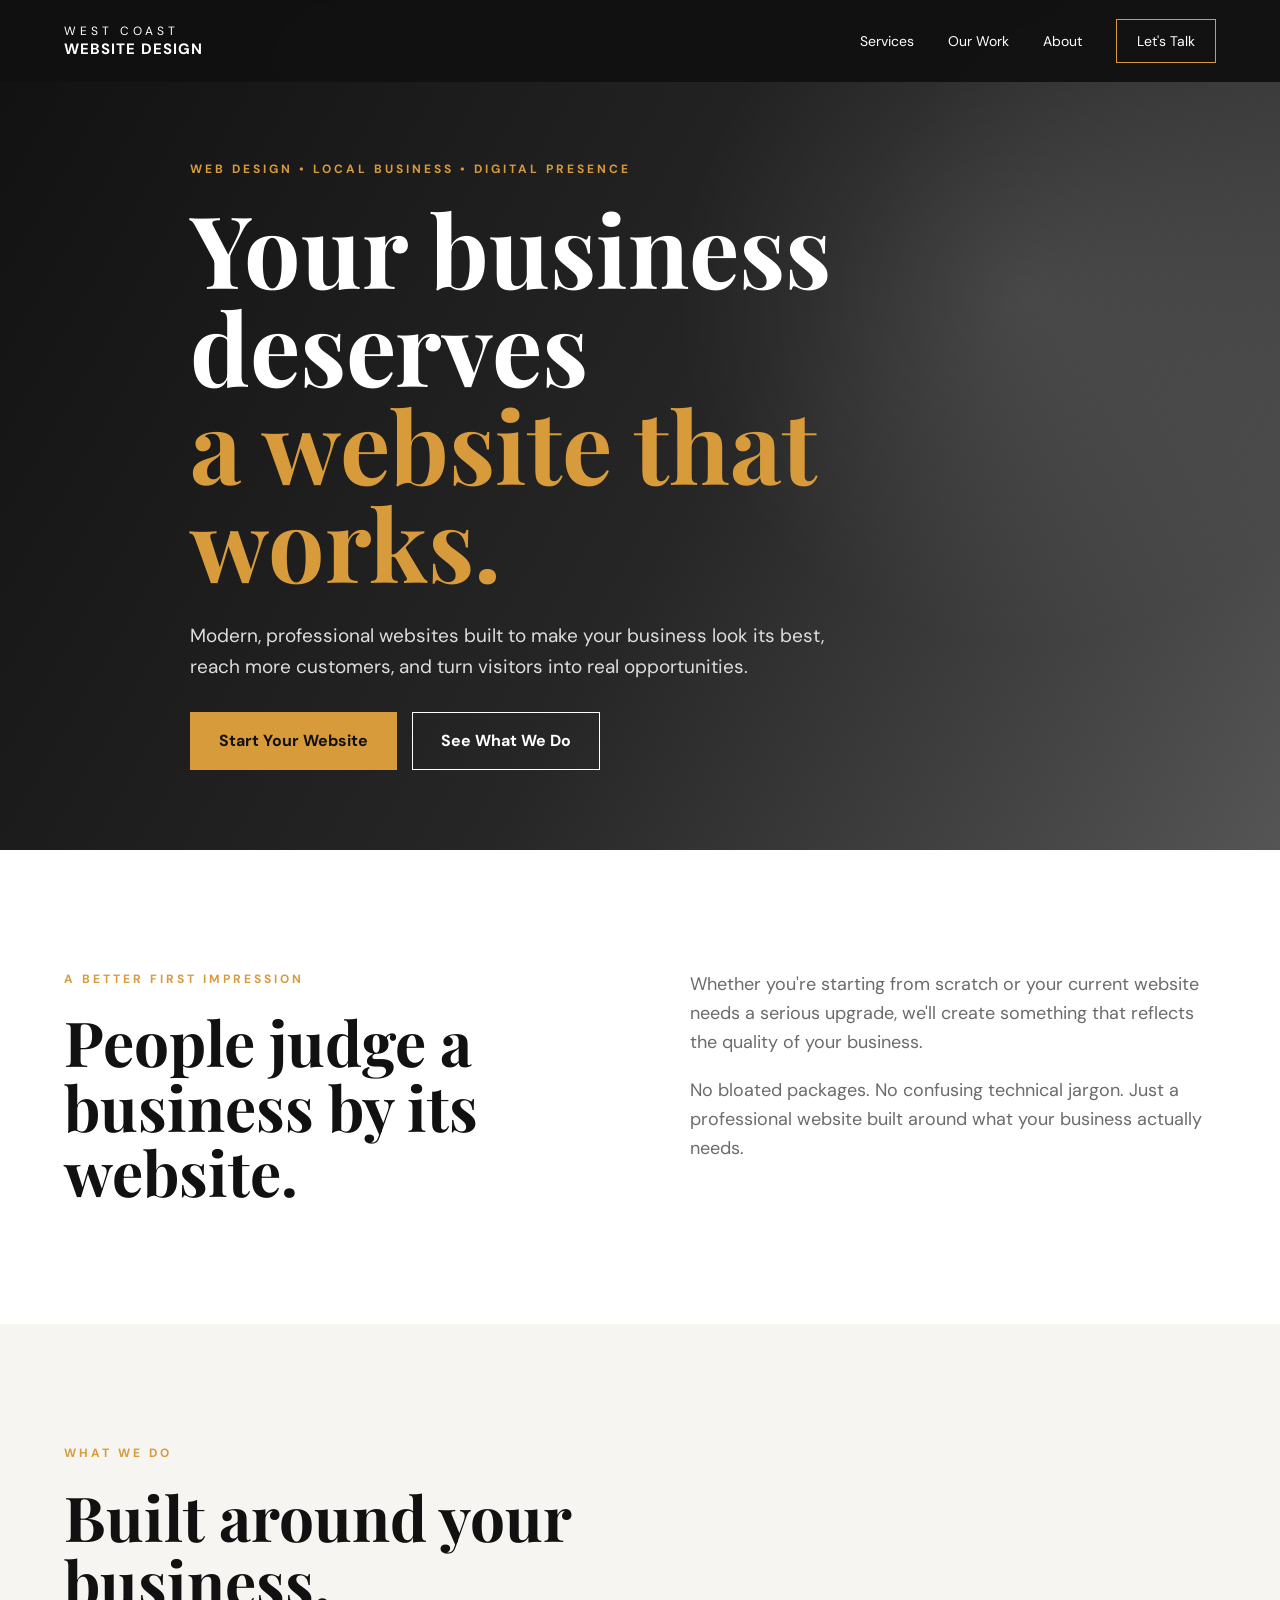
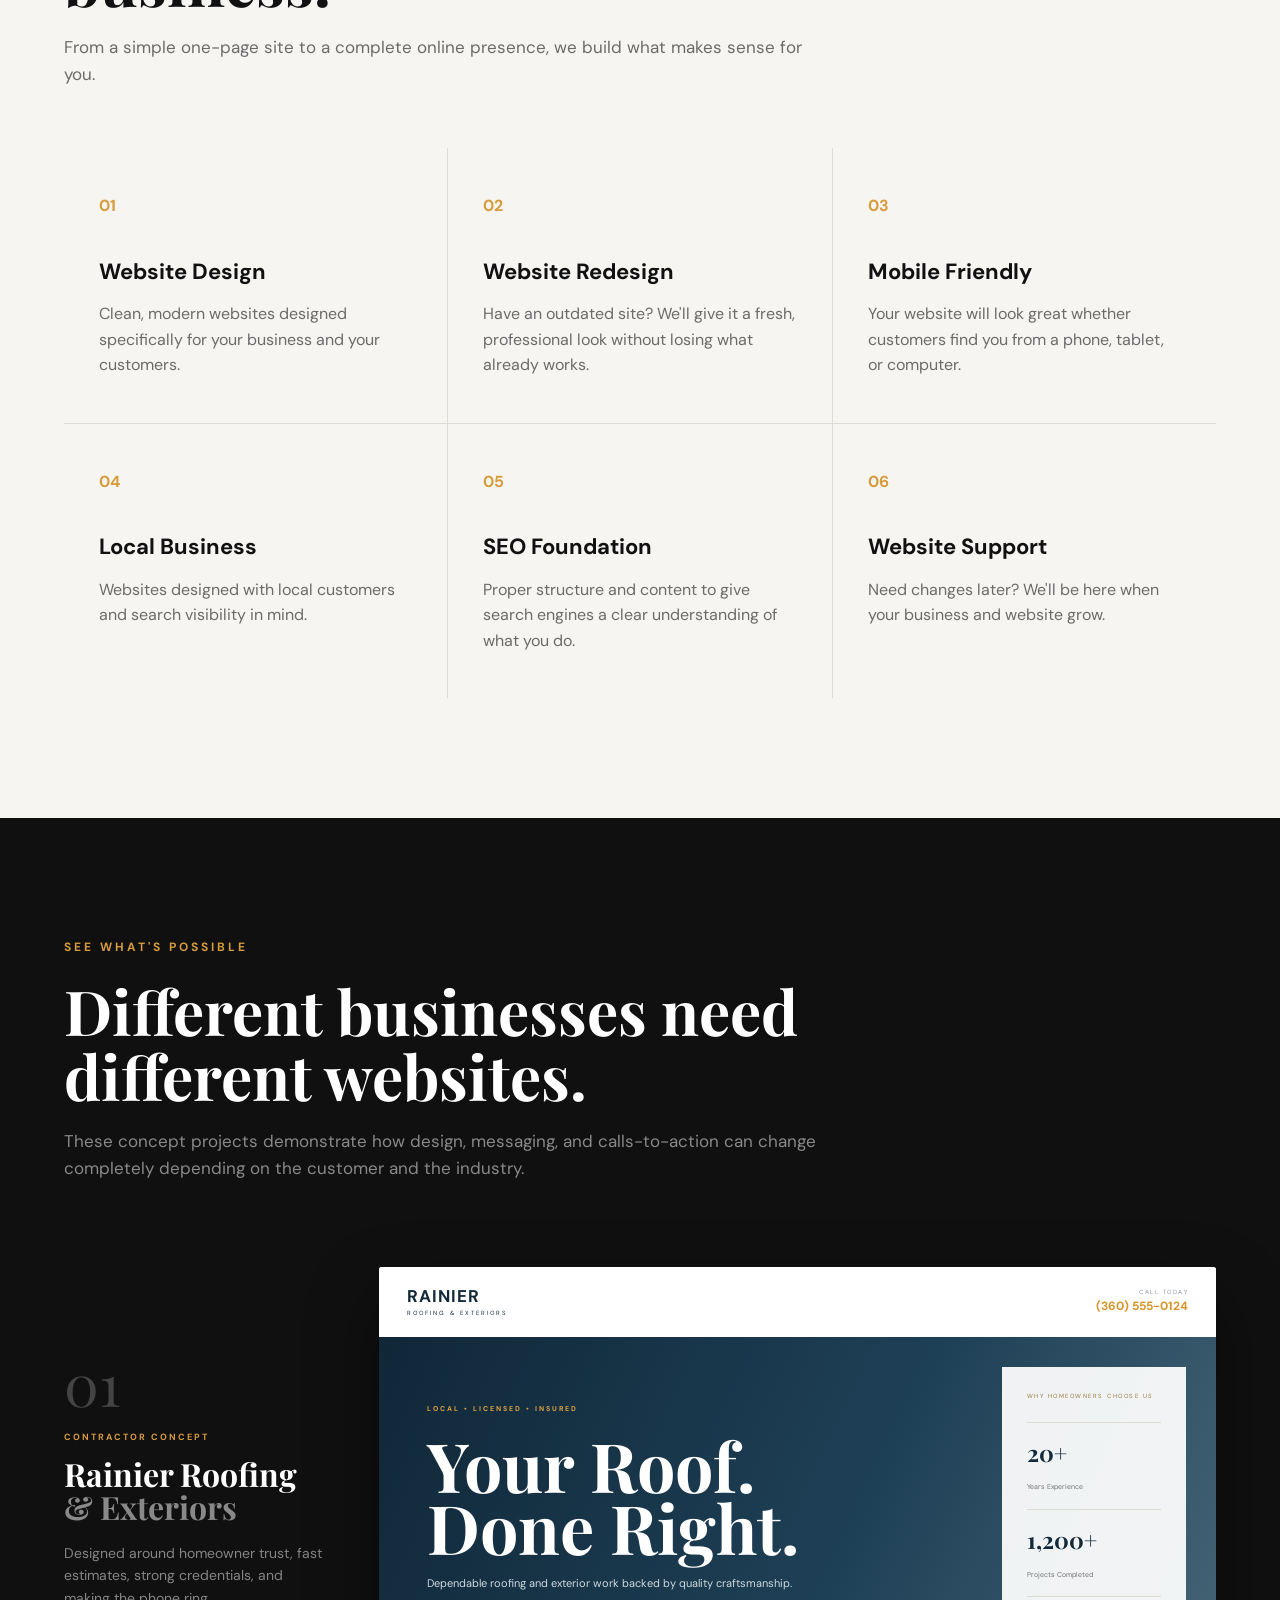
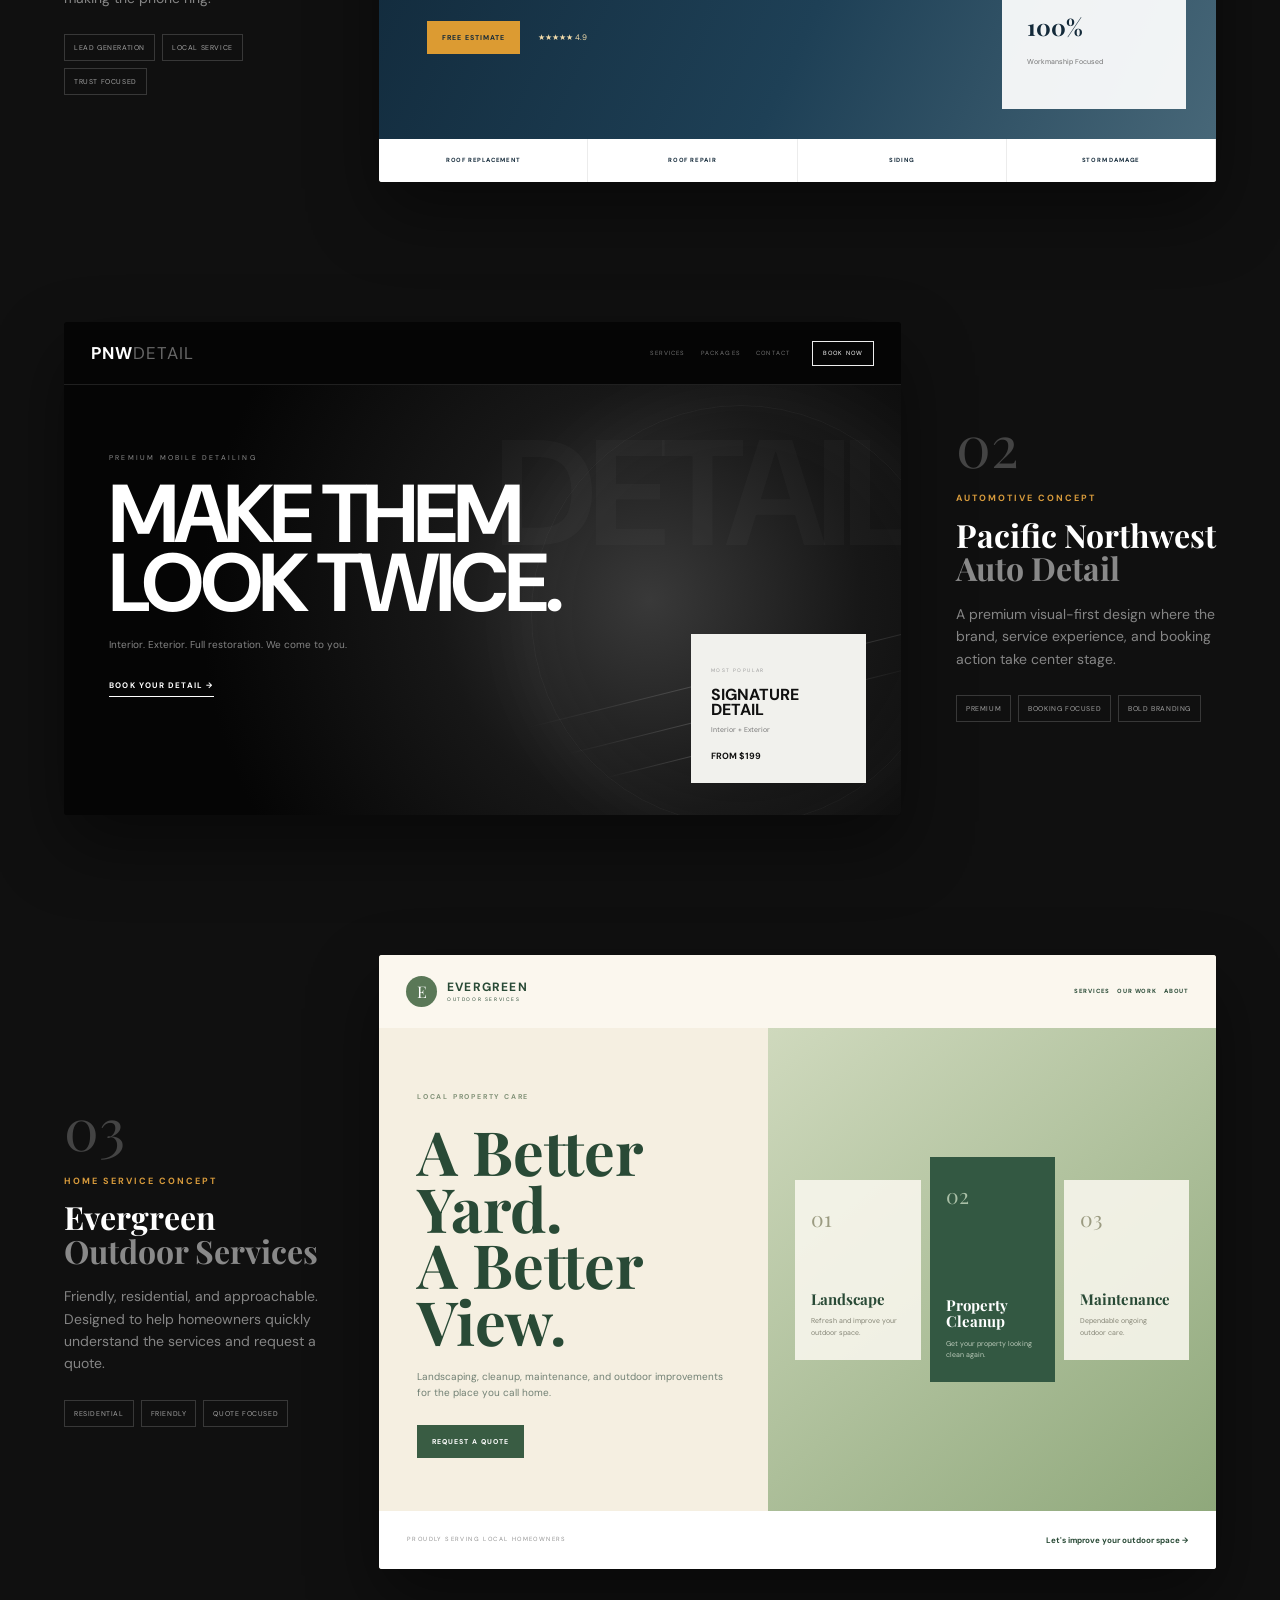
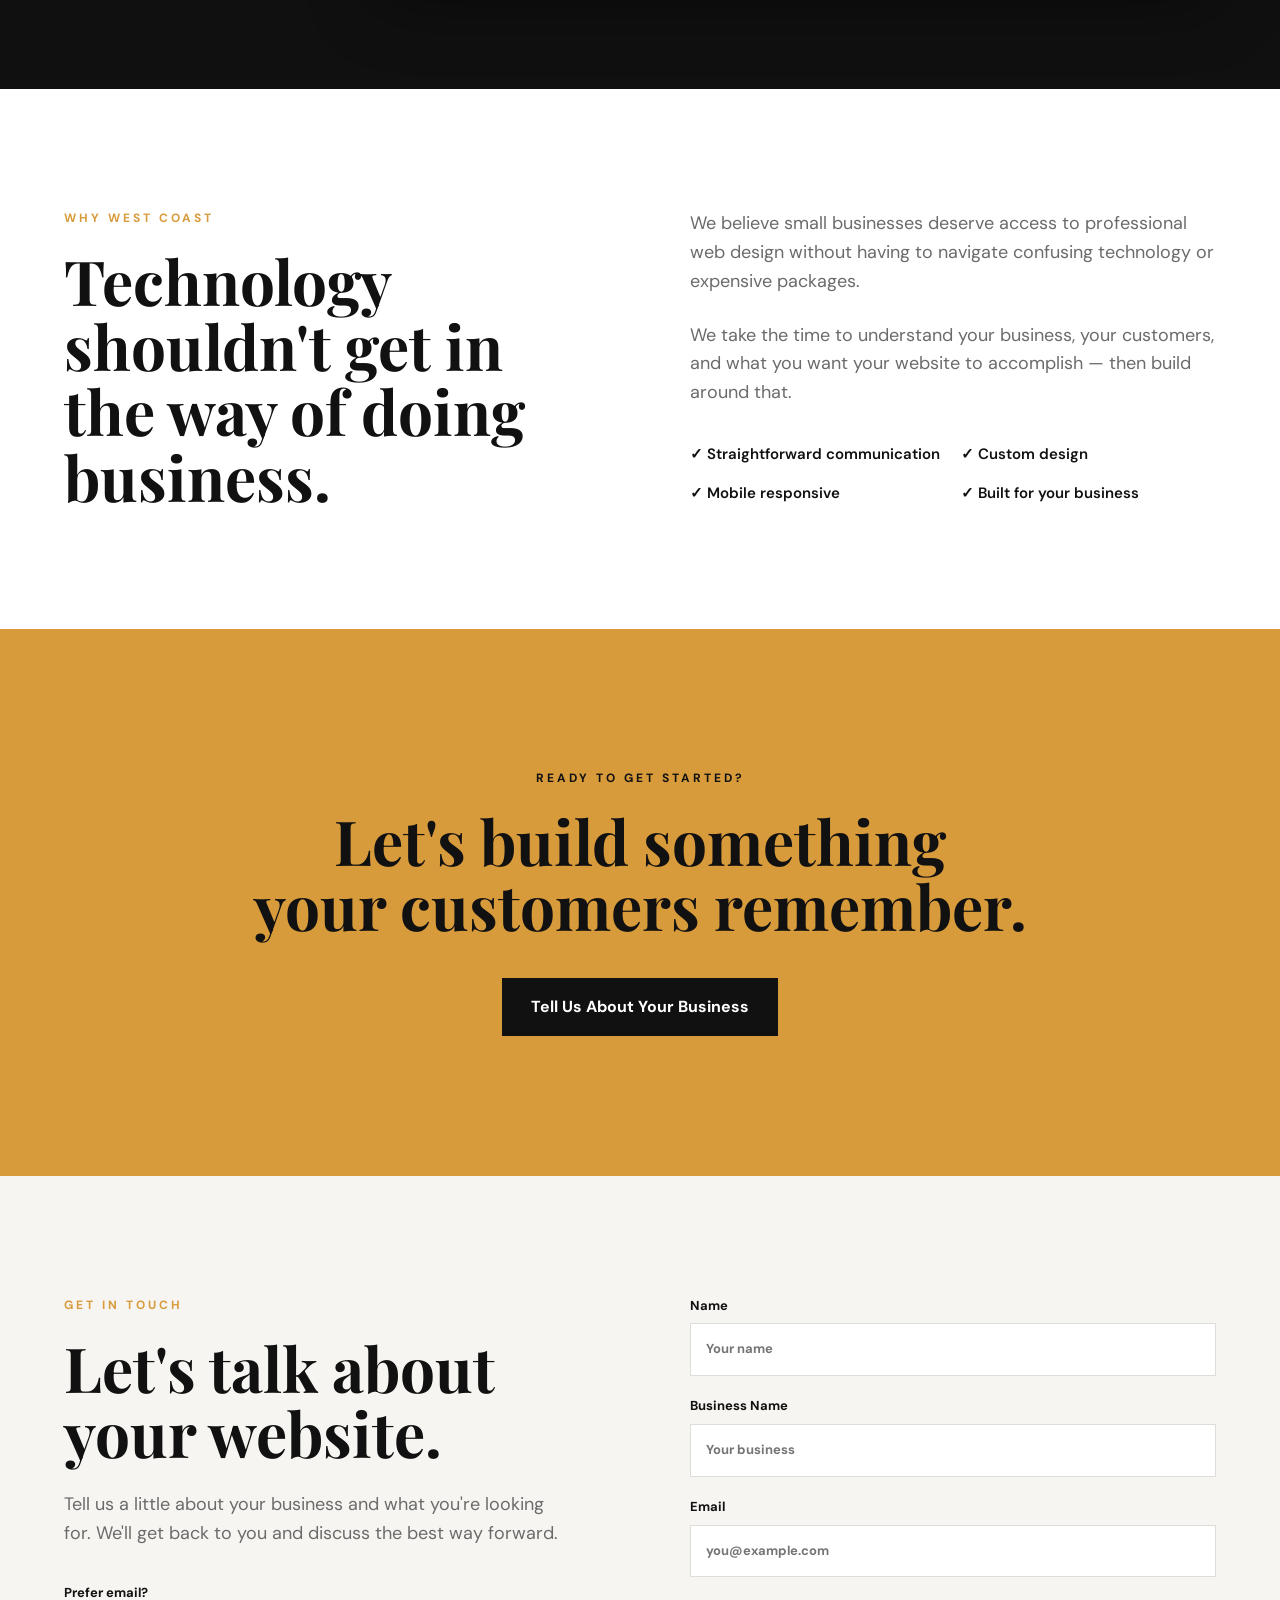
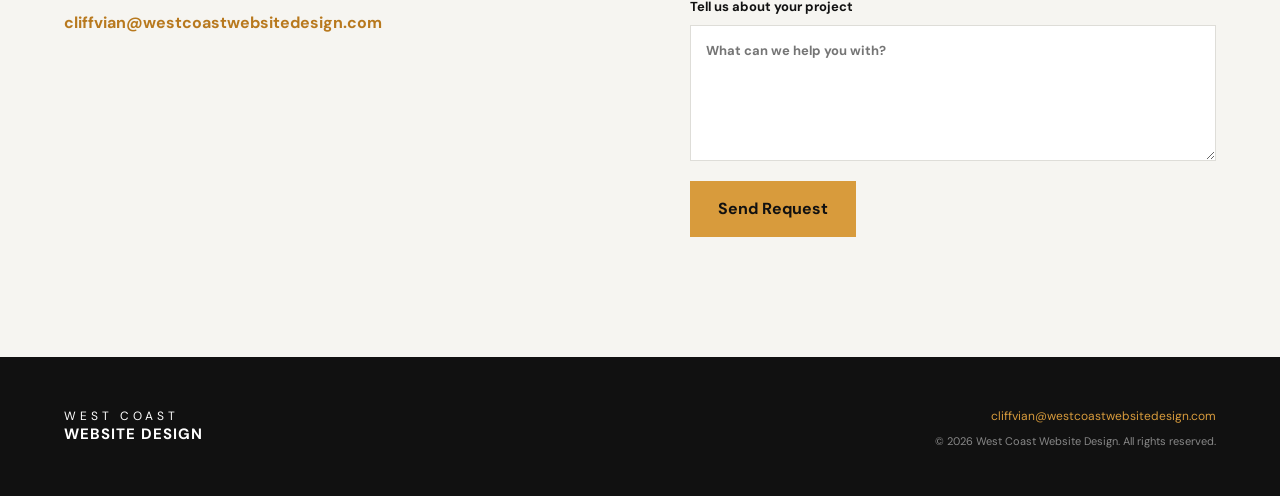
==== index.html @ 55f34317 "Initial website launch" ====
<!DOCTYPE html>
<html lang="en">

<head>
    <meta charset="UTF-8">

    <meta
        name="viewport"
        content="width=device-width, initial-scale=1.0"
    >

    <title>
        West Coast Website Design | Professional Websites for Small Businesses
    </title>

    <meta
        name="description"
        content="West Coast Website Design creates modern, professional websites for small businesses. Custom website design, redesign, mobile optimization, SEO foundations, and website support."
    >

    <meta
        name="author"
        content="West Coast Website Design"
    >

    <link
        rel="stylesheet"
        href="style.css"
    >
</head>


<body>


    <!-- ========================================
         NAVIGATION
    ========================================= -->

    <header class="navbar">

        <div class="container nav-container">

            <a href="#home" class="logo">

                <span>
                    WEST COAST
                </span>

                <strong>
                    WEBSITE DESIGN
                </strong>

            </a>


            <nav>

                <a href="#services">
                    Services
                </a>

                <a href="#work">
                    Our Work
                </a>

                <a href="#about">
                    About
                </a>

                <a
                    href="#contact"
                    class="nav-button"
                >
                    Let's Talk
                </a>

            </nav>


            <button
                class="menu-toggle"
                type="button"
                aria-label="Open navigation menu"
                aria-expanded="false"
            >
                ☰
            </button>

        </div>

    </header>



    <!-- ========================================
         HERO
    ========================================= -->

    <section
        id="home"
        class="hero"
    >

        <div class="hero-overlay"></div>


        <div class="container hero-content">

            <p class="eyebrow">
                WEB DESIGN • LOCAL BUSINESS • DIGITAL PRESENCE
            </p>


            <h1>
                Your business deserves
                <span>
                    a website that works.
                </span>
            </h1>


            <p class="hero-text">

                Modern, professional websites built to make your
                business look its best, reach more customers, and
                turn visitors into real opportunities.

            </p>


            <div class="hero-buttons">

                <a
                    href="#contact"
                    class="button primary"
                >
                    Start Your Website
                </a>


                <a
                    href="#services"
                    class="button secondary"
                >
                    See What We Do
                </a>

            </div>

        </div>

    </section>



    <!-- ========================================
         INTRODUCTION
    ========================================= -->

    <section class="intro">

        <div class="container intro-grid">

            <div>

                <p class="eyebrow">
                    A BETTER FIRST IMPRESSION
                </p>

                <h2>
                    People judge a business by its website.
                </h2>

            </div>


            <div>

                <p>

                    Whether you're starting from scratch or your
                    current website needs a serious upgrade, we'll
                    create something that reflects the quality of
                    your business.

                </p>


                <p>

                    No bloated packages. No confusing technical
                    jargon. Just a professional website built around
                    what your business actually needs.

                </p>

            </div>

        </div>

    </section>



    <!-- ========================================
         SERVICES
    ========================================= -->

    <section
        id="services"
        class="services"
    >

        <div class="container">


            <div class="section-heading">

                <p class="eyebrow">
                    WHAT WE DO
                </p>


                <h2>
                    Built around your business.
                </h2>


                <p>

                    From a simple one-page site to a complete online
                    presence, we build what makes sense for you.

                </p>

            </div>



            <div class="service-grid">


                <article class="service-card">

                    <div class="service-number">
                        01
                    </div>

                    <h3>
                        Website Design
                    </h3>

                    <p>

                        Clean, modern websites designed specifically
                        for your business and your customers.

                    </p>

                </article>



                <article class="service-card">

                    <div class="service-number">
                        02
                    </div>

                    <h3>
                        Website Redesign
                    </h3>

                    <p>

                        Have an outdated site? We'll give it a fresh,
                        professional look without losing what already
                        works.

                    </p>

                </article>



                <article class="service-card">

                    <div class="service-number">
                        03
                    </div>

                    <h3>
                        Mobile Friendly
                    </h3>

                    <p>

                        Your website will look great whether customers
                        find you from a phone, tablet, or computer.

                    </p>

                </article>



                <article class="service-card">

                    <div class="service-number">
                        04
                    </div>

                    <h3>
                        Local Business
                    </h3>

                    <p>

                        Websites designed with local customers and
                        search visibility in mind.

                    </p>

                </article>



                <article class="service-card">

                    <div class="service-number">
                        05
                    </div>

                    <h3>
                        SEO Foundation
                    </h3>

                    <p>

                        Proper structure and content to give search
                        engines a clear understanding of what you do.

                    </p>

                </article>



                <article class="service-card">

                    <div class="service-number">
                        06
                    </div>

                    <h3>
                        Website Support
                    </h3>

                    <p>

                        Need changes later? We'll be here when your
                        business and website grow.

                    </p>

                </article>


            </div>

        </div>

    </section>



    <!-- ========================================
     PORTFOLIO
========================================= -->

<section
    id="work"
    class="work"
>

    <div class="container">


        <div class="section-heading work-heading">

            <p class="eyebrow">
                SEE WHAT'S POSSIBLE
            </p>

            <h2>
                Different businesses need different websites.
            </h2>

            <p>
                These concept projects demonstrate how design,
                messaging, and calls-to-action can change completely
                depending on the customer and the industry.
            </p>

        </div>



        <div class="portfolio-showcase">


            <!-- ========================================
                 CONCEPT 01 — ROOFING
            ========================================= -->

            <article class="showcase-project roofing-showcase">


                <div class="showcase-description">

                    <span class="project-number">
                        01
                    </span>

                    <p class="concept-label">
                        CONTRACTOR CONCEPT
                    </p>

                    <h3>
                        Rainier Roofing
                        <span>&amp; Exteriors</span>
                    </h3>

                    <p>
                        Designed around homeowner trust, fast estimates,
                        strong credentials, and making the phone ring.
                    </p>

                    <div class="project-tags">

                        <span>
                            Lead Generation
                        </span>

                        <span>
                            Local Service
                        </span>

                        <span>
                            Trust Focused
                        </span>

                    </div>

                </div>



                <div class="roofing-preview site-preview">


                    <div class="roofing-preview-nav">

                        <div class="roofing-brand">

                            <strong>
                                RAINIER
                            </strong>

                            <small>
                                ROOFING &amp; EXTERIORS
                            </small>

                        </div>


                        <div class="roofing-phone">

                            <small>
                                CALL TODAY
                            </small>

                            <strong>
                                (360) 555-0124
                            </strong>

                        </div>

                    </div>



                    <div class="roofing-preview-hero">


                        <div class="roofing-main">

                            <span class="roofing-kicker">
                                LOCAL • LICENSED • INSURED
                            </span>

                            <h4>
                                Your Roof.<br>
                                Done Right.
                            </h4>

                            <p>
                                Dependable roofing and exterior work
                                backed by quality craftsmanship.
                            </p>

                            <div class="roofing-preview-actions">

                                <span class="preview-cta">
                                    FREE ESTIMATE
                                </span>

                                <span class="review-proof">
                                    ★★★★★ 4.9
                                </span>

                            </div>

                        </div>



                        <div class="roofing-feature-panel">

                            <small>
                                WHY HOMEOWNERS CHOOSE US
                            </small>

                            <div>
                                <strong>
                                    20+
                                </strong>

                                <span>
                                    Years Experience
                                </span>
                            </div>

                            <div>
                                <strong>
                                    1,200+
                                </strong>

                                <span>
                                    Projects Completed
                                </span>
                            </div>

                            <div>
                                <strong>
                                    100%
                                </strong>

                                <span>
                                    Workmanship Focused
                                </span>
                            </div>

                        </div>


                    </div>


                    <div class="roofing-services-bar">

                        <span>
                            ROOF REPLACEMENT
                        </span>

                        <span>
                            ROOF REPAIR
                        </span>

                        <span>
                            SIDING
                        </span>

                        <span>
                            STORM DAMAGE
                        </span>

                    </div>


                </div>


            </article>



            <!-- ========================================
                 CONCEPT 02 — AUTO DETAIL
            ========================================= -->

            <article class="showcase-project auto-showcase">


                <div class="auto-preview site-preview">


                    <div class="auto-preview-nav">

                        <div class="auto-preview-logo">
                            PNW<span>DETAIL</span>
                        </div>


                        <div class="auto-preview-links">
                            SERVICES
                            &nbsp;&nbsp;&nbsp;
                            PACKAGES
                            &nbsp;&nbsp;&nbsp;
                            CONTACT
                        </div>


                        <span class="auto-nav-cta">
                            BOOK NOW
                        </span>

                    </div>



                    <div class="auto-preview-hero">


                        <div class="auto-glow"></div>


                        <div class="auto-large-type">
                            DETAIL
                        </div>


                        <div class="auto-preview-copy">

                            <p>
                                PREMIUM MOBILE DETAILING
                            </p>

                            <h4>
                                MAKE THEM<br>
                                LOOK TWICE.
                            </h4>

                            <span>
                                Interior. Exterior. Full restoration.
                                We come to you.
                            </span>

                            <strong>
                                BOOK YOUR DETAIL →
                            </strong>

                        </div>



                        <div class="auto-package">

                            <span>
                                MOST POPULAR
                            </span>

                            <h5>
                                SIGNATURE
                                DETAIL
                            </h5>

                            <p>
                                Interior + Exterior
                            </p>

                            <strong>
                                FROM $199
                            </strong>

                        </div>


                        <div class="auto-line auto-line-one"></div>
                        <div class="auto-line auto-line-two"></div>
                        <div class="auto-line auto-line-three"></div>


                    </div>


                </div>



                <div class="showcase-description auto-description">

                    <span class="project-number">
                        02
                    </span>

                    <p class="concept-label">
                        AUTOMOTIVE CONCEPT
                    </p>

                    <h3>
                        Pacific Northwest
                        <span>Auto Detail</span>
                    </h3>

                    <p>
                        A premium visual-first design where the brand,
                        service experience, and booking action take
                        center stage.
                    </p>

                    <div class="project-tags">

                        <span>
                            Premium
                        </span>

                        <span>
                            Booking Focused
                        </span>

                        <span>
                            Bold Branding
                        </span>

                    </div>

                </div>


            </article>



            <!-- ========================================
                 CONCEPT 03 — LANDSCAPING
            ========================================= -->

            <article class="showcase-project landscaping-showcase">


                <div class="showcase-description">

                    <span class="project-number">
                        03
                    </span>

                    <p class="concept-label">
                        HOME SERVICE CONCEPT
                    </p>

                    <h3>
                        Evergreen
                        <span>Outdoor Services</span>
                    </h3>

                    <p>
                        Friendly, residential, and approachable.
                        Designed to help homeowners quickly understand
                        the services and request a quote.
                    </p>

                    <div class="project-tags">

                        <span>
                            Residential
                        </span>

                        <span>
                            Friendly
                        </span>

                        <span>
                            Quote Focused
                        </span>

                    </div>

                </div>



                <div class="landscape-preview site-preview">


                    <div class="landscape-preview-nav">

                        <div class="landscape-preview-brand">

                            <span class="landscape-mark">
                                E
                            </span>

                            <div>

                                <strong>
                                    EVERGREEN
                                </strong>

                                <small>
                                    OUTDOOR SERVICES
                                </small>

                            </div>

                        </div>


                        <div class="landscape-preview-links">
                            SERVICES
                            &nbsp;&nbsp;
                            OUR WORK
                            &nbsp;&nbsp;
                            ABOUT
                        </div>

                    </div>



                    <div class="landscape-preview-body">


                        <div class="landscape-preview-copy">

                            <span>
                                LOCAL PROPERTY CARE
                            </span>

                            <h4>
                                A Better Yard.<br>
                                A Better View.
                            </h4>

                            <p>
                                Landscaping, cleanup, maintenance,
                                and outdoor improvements for the
                                place you call home.
                            </p>

                            <span class="landscape-preview-button">
                                REQUEST A QUOTE
                            </span>

                        </div>



                        <div class="landscape-service-cards">


                            <div class="landscape-service-card">

                                <span>
                                    01
                                </span>

                                <strong>
                                    Landscape
                                </strong>

                                <p>
                                    Refresh and improve your outdoor space.
                                </p>

                            </div>


                            <div class="landscape-service-card featured">

                                <span>
                                    02
                                </span>

                                <strong>
                                    Property Cleanup
                                </strong>

                                <p>
                                    Get your property looking clean again.
                                </p>

                            </div>


                            <div class="landscape-service-card">

                                <span>
                                    03
                                </span>

                                <strong>
                                    Maintenance
                                </strong>

                                <p>
                                    Dependable ongoing outdoor care.
                                </p>

                            </div>


                        </div>


                    </div>



                    <div class="landscape-footer-message">

                        <span>
                            PROUDLY SERVING LOCAL HOMEOWNERS
                        </span>

                        <strong>
                            Let's improve your outdoor space →
                        </strong>

                    </div>


                </div>


            </article>


        </div>

    </div>

</section>



    <!-- ========================================
         ABOUT
    ========================================= -->

    <section
        id="about"
        class="about"
    >

        <div class="container about-grid">


            <div>

                <p class="eyebrow">
                    WHY WEST COAST
                </p>


                <h2>
                    Technology shouldn't get in the way of doing business.
                </h2>

            </div>



            <div class="about-text">


                <p>

                    We believe small businesses deserve access to
                    professional web design without having to navigate
                    confusing technology or expensive packages.

                </p>


                <p>

                    We take the time to understand your business,
                    your customers, and what you want your website to
                    accomplish — then build around that.

                </p>



                <div class="about-points">

                    <div>
                        ✓ Straightforward communication
                    </div>

                    <div>
                        ✓ Custom design
                    </div>

                    <div>
                        ✓ Mobile responsive
                    </div>

                    <div>
                        ✓ Built for your business
                    </div>

                </div>


            </div>

        </div>

    </section>



    <!-- ========================================
         CALL TO ACTION
    ========================================= -->

    <section class="cta">

        <div class="container">


            <p class="eyebrow">
                READY TO GET STARTED?
            </p>


            <h2>
                Let's build something<br>
                your customers remember.
            </h2>


            <a
                href="#contact"
                class="button primary"
            >
                Tell Us About Your Business
            </a>


        </div>

    </section>



    <!-- ========================================
         CONTACT
    ========================================= -->

    <section
        id="contact"
        class="contact"
    >

        <div class="container contact-grid">


            <div>


                <p class="eyebrow">
                    GET IN TOUCH
                </p>


                <h2>
                    Let's talk about your website.
                </h2>


                <p>

                    Tell us a little about your business and what
                    you're looking for. We'll get back to you and
                    discuss the best way forward.

                </p>


                <div class="direct-contact">

                    <p>
                        Prefer email?
                    </p>


                    <a
                        href="mailto:cliffvian@westcoastwebsitedesign.com"
                    >
                        cliffvian@westcoastwebsitedesign.com
                    </a>

                </div>


            </div>



            <form
                id="contact-form"
                action="https://formsubmit.co/cliffvian@westcoastwebsitedesign.com"
                method="POST"
            >


                <input
                    type="hidden"
                    name="_subject"
                    value="New Website Lead - West Coast Website Design"
                >


                <input
                    type="hidden"
                    name="_captcha"
                    value="false"
                >


                <input
                    type="hidden"
                    name="_template"
                    value="table"
                >



                <label>

                    Name

                    <input
                        type="text"
                        name="name"
                        placeholder="Your name"
                        required
                    >

                </label>



                <label>

                    Business Name

                    <input
                        type="text"
                        name="business"
                        placeholder="Your business"
                    >

                </label>



                <label>

                    Email

                    <input
                        type="email"
                        name="email"
                        placeholder="you@example.com"
                        required
                    >

                </label>



                <label>

                    Tell us about your project

                    <textarea
                        name="message"
                        rows="5"
                        placeholder="What can we help you with?"
                        required
                    ></textarea>

                </label>



                <button
                    type="submit"
                    class="button primary"
                >
                    Send Request
                </button>


            </form>


        </div>

    </section>



    <!-- ========================================
         FOOTER
    ========================================= -->

    <footer>

        <div class="container footer-content">


            <div class="logo">

                <span>
                    WEST COAST
                </span>

                <strong>
                    WEBSITE DESIGN
                </strong>

            </div>



            <div class="footer-contact">

                <a
                    href="mailto:cliffvian@westcoastwebsitedesign.com"
                >
                    cliffvian@westcoastwebsitedesign.com
                </a>

                <p>

                    ©
                    <span data-current-year>
                        2026
                    </span>
                    West Coast Website Design.
                    All rights reserved.

                </p>

            </div>


        </div>

    </footer>



    <script src="script.js"></script>


</body>

</html>
---- style.css ----
@import url('https://fonts.googleapis.com/css2?family=DM+Sans:wght@400;500;600;700&family=Playfair+Display:wght@600;700&display=swap');


/* ========================================
   GLOBAL VARIABLES
======================================== */

:root {
    --dark: #111111;
    --light: #f6f5f1;
    --white: #ffffff;
    --accent: #d89b3c;
    --gray: #6b6b6b;
    --border: #deddd8;
    --max-width: 1180px;
}


/* ========================================
   RESET
======================================== */

* {
    margin: 0;
    padding: 0;
    box-sizing: border-box;
}


html {
    scroll-behavior: smooth;
}


body {
    font-family: "DM Sans", sans-serif;
    color: var(--dark);
    background: var(--light);
    line-height: 1.6;
}


.container {
    width: min(90%, var(--max-width));
    margin: auto;
}


a {
    text-decoration: none;
    color: inherit;
}


button,
input,
textarea {
    font: inherit;
}


h2 {
    font-family: "Playfair Display", serif;
    font-size: clamp(38px, 5vw, 62px);
    line-height: 1.05;
}


.eyebrow {
    color: var(--accent);
    font-size: 12px;
    font-weight: 700;
    letter-spacing: 3px;
    margin-bottom: 20px;
}


.section-heading {
    max-width: 760px;
    margin-bottom: 60px;
}


.section-heading > p:last-child {
    color: var(--gray);
    margin-top: 20px;
    font-size: 17px;
}


/* ========================================
   BUTTONS
======================================== */

.button {
    display: inline-block;
    padding: 15px 28px;
    font-weight: 700;
    border: 1px solid transparent;
    cursor: pointer;
    transition:
        transform 0.2s ease,
        background 0.2s ease,
        color 0.2s ease;
}


.button:hover {
    transform: translateY(-2px);
}


.primary {
    background: var(--accent);
    color: var(--dark);
}


.secondary {
    border-color: white;
    color: white;
}


/* ========================================
   NAVIGATION
======================================== */

.navbar {
    position: fixed;
    top: 0;
    left: 0;
    width: 100%;
    z-index: 1000;
    background: rgba(17, 17, 17, 0.96);
    backdrop-filter: blur(10px);
}


.nav-container {
    height: 82px;
    display: flex;
    align-items: center;
    justify-content: space-between;
}


.logo {
    display: flex;
    flex-direction: column;
    line-height: 1;
    color: white;
}


.logo span {
    font-size: 12px;
    letter-spacing: 4px;
}


.logo strong {
    font-size: 15px;
    letter-spacing: 1px;
    margin-top: 5px;
}


nav {
    display: flex;
    align-items: center;
    gap: 34px;
    color: white;
}


nav a {
    font-size: 14px;
    transition: opacity 0.2s ease;
}


nav a:hover {
    opacity: 0.65;
}


.nav-button {
    border: 1px solid var(--accent);
    padding: 10px 20px;
}


.menu-toggle {
    display: none;
    background: none;
    border: none;
    color: white;
    font-size: 25px;
    cursor: pointer;
}


/* ========================================
   HERO
======================================== */

.hero {
    min-height: 850px;

    background:
        radial-gradient(
            circle at 80% 35%,
            rgba(255, 255, 255, 0.10),
            transparent 30%
        ),
        linear-gradient(
            120deg,
            #111111 0%,
            #262626 55%,
            #555555 100%
        );

    color: white;
    display: flex;
    align-items: center;
    position: relative;
}


.hero-content {
    position: relative;
    z-index: 2;
    padding-top: 80px;
    max-width: 900px;
}


.hero h1 {
    font-family: "Playfair Display", serif;
    font-size: clamp(55px, 8vw, 100px);
    line-height: 0.98;
    max-width: 900px;
}


.hero h1 span {
    display: block;
    color: var(--accent);
}


.hero-text {
    max-width: 650px;
    font-size: 19px;
    margin: 30px 0;
    color: #dddddd;
}


.hero-buttons {
    display: flex;
    gap: 15px;
    flex-wrap: wrap;
}


/* ========================================
   INTRODUCTION
======================================== */

.intro {
    padding: 120px 0;
    background: var(--white);
}


.intro-grid {
    display: grid;
    grid-template-columns: 1fr 1fr;
    gap: 100px;
}


.intro p:not(.eyebrow) {
    color: var(--gray);
    font-size: 18px;
    margin-bottom: 20px;
}


/* ========================================
   SERVICES
======================================== */

.services {
    padding: 120px 0;
}


.service-grid {
    display: grid;
    grid-template-columns: repeat(3, 1fr);
    gap: 1px;
    background: var(--border);
}


.service-card {
    background: var(--light);
    padding: 45px 35px;
    min-height: 260px;
}


.service-number {
    color: var(--accent);
    font-weight: 700;
    margin-bottom: 35px;
}


.service-card h3 {
    font-size: 22px;
    margin-bottom: 12px;
}


.service-card p {
    color: var(--gray);
}


/* ========================================
   PORTFOLIO
======================================== */

.work {
    padding: 120px 0;
    background: #101010;
    color: white;
}


.work-heading {
    margin-bottom: 85px;
}


.work-heading h2 {
    color: white;
}


.work-heading > p:last-child {
    color: #898989;
}


.portfolio-showcase {
    display: flex;
    flex-direction: column;
    gap: 140px;
}


/* ========================================
   PROJECT LAYOUT
======================================== */

.showcase-project {
    display: grid;
    grid-template-columns: 260px minmax(0, 1fr);
    align-items: center;
    gap: 55px;
}


.auto-showcase {
    grid-template-columns: minmax(0, 1fr) 260px;
}


.showcase-description h3 {
    font-family: "Playfair Display", serif;
    font-size: 32px;
    line-height: 1.05;
    margin: 12px 0 18px;
}


.showcase-description h3 span {
    display: block;
    color: #898989;
}


.showcase-description > p:not(.concept-label) {
    color: #858585;
    font-size: 14px;
}


.project-number {
    display: block;
    color: #444444;
    font-family: "Playfair Display", serif;
    font-size: 58px;
    line-height: 1;
    margin-bottom: 18px;
}


.concept-label {
    color: var(--accent);
    font-size: 9px;
    font-weight: 700;
    letter-spacing: 2px;
}


.project-tags {
    display: flex;
    flex-wrap: wrap;
    gap: 7px;
    margin-top: 25px;
}


.project-tags span {
    border: 1px solid #383838;
    color: #a2a2a2;
    font-size: 7px;
    letter-spacing: 0.6px;
    padding: 7px 9px;
    text-transform: uppercase;
}


.site-preview {
    min-width: 0;
    overflow: hidden;
    border-radius: 3px;
    box-shadow: 0 30px 70px rgba(0, 0, 0, 0.45);
}


/* ========================================
   ROOFING WEBSITE
======================================== */

.roofing-preview {
    background: #f5f1e7;
    color: #142a3a;
}


.roofing-preview-nav {
    height: 70px;
    display: flex;
    justify-content: space-between;
    align-items: center;
    background: white;
    padding: 0 28px;
}


.roofing-brand {
    display: flex;
    flex-direction: column;
    line-height: 1;
}


.roofing-brand strong {
    font-size: 17px;
    letter-spacing: 1px;
}


.roofing-brand small {
    margin-top: 5px;
    font-size: 6px;
    letter-spacing: 2px;
}


.roofing-phone {
    display: flex;
    flex-direction: column;
    text-align: right;
}


.roofing-phone small {
    color: #89939b;
    font-size: 6px;
    letter-spacing: 1.5px;
}


.roofing-phone strong {
    color: #d79429;
    font-size: 12px;
}


.roofing-preview-hero {
    min-height: 355px;
    display: grid;
    grid-template-columns: minmax(0, 1.7fr) minmax(170px, 0.7fr);

    background:
        linear-gradient(
            115deg,
            #102738 0%,
            #1e4056 55%,
            #476778 100%
        );
}


.roofing-main {
    padding: 56px 48px;
    color: white;
}


.roofing-kicker {
    color: #e0a23e;
    font-size: 7px;
    font-weight: 700;
    letter-spacing: 2px;
}


.roofing-main h4 {
    font-family: "Playfair Display", serif;
    font-size: clamp(40px, 6vw, 68px);
    line-height: 0.91;
    margin: 15px 0 18px;
}


.roofing-main > p {
    color: #cfdae0;
    max-width: 390px;
    font-size: 11px;
}


.roofing-preview-actions {
    display: flex;
    align-items: center;
    gap: 18px;
    margin-top: 28px;
}


.preview-cta {
    display: inline-block;
    padding: 11px 15px;
    background: #dc9b32;
    color: #142a3a;
    font-size: 7px;
    font-weight: 700;
    letter-spacing: 1px;
}


.review-proof {
    font-size: 8px;
    color: #f4ddac;
}


.roofing-feature-panel {
    margin: 30px;
    padding: 25px;
    background: rgba(255, 255, 255, 0.93);
    color: #142a3a;
    align-self: center;
}


.roofing-feature-panel > small {
    display: block;
    color: #9b7a3d;
    font-size: 6px;
    letter-spacing: 1.5px;
    margin-bottom: 20px;
}


.roofing-feature-panel div {
    padding: 12px 0;
    border-top: 1px solid #dedbd3;
}


.roofing-feature-panel strong {
    display: block;
    font-family: "Playfair Display", serif;
    font-size: 23px;
}


.roofing-feature-panel span {
    color: #727272;
    font-size: 7px;
}


.roofing-services-bar {
    display: grid;
    grid-template-columns: repeat(4, 1fr);
    background: white;
}


.roofing-services-bar span {
    padding: 17px 7px;
    text-align: center;
    border-right: 1px solid #ececec;
    font-size: 6px;
    font-weight: 700;
    letter-spacing: 0.8px;
}


/* ========================================
   AUTO DETAIL WEBSITE
======================================== */

.auto-preview {
    background: #050505;
    color: white;
}


.auto-preview-nav {
    height: 63px;
    display: flex;
    align-items: center;
    padding: 0 27px;
    border-bottom: 1px solid #202020;
}


.auto-preview-logo {
    font-size: 17px;
    font-weight: 700;
    letter-spacing: 1px;
}


.auto-preview-logo span {
    color: #686868;
    font-weight: 400;
}


.auto-preview-links {
    margin-left: auto;
    color: #737373;
    font-size: 6px;
    letter-spacing: 1.1px;
}


.auto-nav-cta {
    margin-left: 22px;
    border: 1px solid #eeeeee;
    padding: 7px 10px;
    font-size: 6px;
    letter-spacing: 1px;
}


.auto-preview-hero {
    min-height: 430px;
    position: relative;
    overflow: hidden;

    background:
        radial-gradient(
            circle at 70% 50%,
            #393939 0%,
            #171717 34%,
            #050505 72%
        );
}


.auto-glow {
    position: absolute;
    width: 420px;
    height: 420px;
    right: -50px;
    top: 20px;
    border-radius: 50%;
    border: 1px solid rgba(255, 255, 255, 0.05);
    box-shadow:
        0 0 100px rgba(255, 255, 255, 0.05),
        inset 0 0 100px rgba(255, 255, 255, 0.03);
}


.auto-large-type {
    position: absolute;
    right: -9px;
    top: 34px;
    font-size: clamp(75px, 12vw, 150px);
    line-height: 1;
    font-weight: 700;
    letter-spacing: -8px;
    color: rgba(255, 255, 255, 0.025);
}


.auto-preview-copy {
    position: relative;
    z-index: 4;
    padding: 67px 45px;
}


.auto-preview-copy > p {
    color: #8e8e8e;
    font-size: 7px;
    letter-spacing: 2.2px;
}


.auto-preview-copy h4 {
    font-size: clamp(44px, 7vw, 82px);
    line-height: 0.84;
    letter-spacing: -4px;
    margin: 16px 0 20px;
}


.auto-preview-copy > span {
    display: block;
    color: #858585;
    max-width: 260px;
    font-size: 10px;
}


.auto-preview-copy > strong {
    display: inline-block;
    margin-top: 26px;
    padding-bottom: 4px;
    border-bottom: 1px solid white;
    font-size: 8px;
    letter-spacing: 1.2px;
}


.auto-package {
    position: absolute;
    z-index: 5;
    width: 175px;
    right: 35px;
    bottom: 32px;
    background: #f1f1ed;
    color: #101010;
    padding: 20px;
}


.auto-package > span {
    color: #999999;
    font-size: 5px;
    letter-spacing: 1.4px;
}


.auto-package h5 {
    font-size: 16px;
    line-height: 0.95;
    margin: 7px 0;
}


.auto-package p {
    color: #777777;
    font-size: 7px;
}


.auto-package strong {
    display: block;
    margin-top: 14px;
    font-size: 9px;
}


.auto-line {
    position: absolute;
    height: 1px;
    background: linear-gradient(
        90deg,
        transparent,
        rgba(255, 255, 255, 0.23),
        transparent
    );
    transform: rotate(-14deg);
}


.auto-line-one {
    width: 480px;
    right: -100px;
    bottom: 145px;
}


.auto-line-two {
    width: 370px;
    right: -30px;
    bottom: 105px;
}


.auto-line-three {
    width: 260px;
    right: 40px;
    bottom: 68px;
}


/* ========================================
   LANDSCAPING WEBSITE
======================================== */

.landscape-preview {
    color: #294a36;
    background: #f5efe1;
}


.landscape-preview-nav {
    min-height: 73px;
    padding: 15px 27px;
    display: flex;
    justify-content: space-between;
    align-items: center;
    background: #fbf7ee;
}


.landscape-preview-brand {
    display: flex;
    align-items: center;
    gap: 10px;
}


.landscape-mark {
    display: flex;
    align-items: center;
    justify-content: center;
    width: 31px;
    height: 31px;
    border-radius: 50%;
    background: #5a7857;
    color: white;
    font-family: "Playfair Display", serif;
}


.landscape-preview-brand > div {
    display: flex;
    flex-direction: column;
    line-height: 1;
}


.landscape-preview-brand strong {
    font-size: 12px;
    letter-spacing: 1.2px;
}


.landscape-preview-brand small {
    margin-top: 4px;
    font-size: 5px;
    letter-spacing: 1.6px;
}


.landscape-preview-links {
    font-size: 6px;
    font-weight: 700;
    letter-spacing: 0.8px;
}


.landscape-preview-body {
    display: grid;
    grid-template-columns: 1fr 1.15fr;
    min-height: 370px;
}


.landscape-preview-copy {
    padding: 53px 38px;
}


.landscape-preview-copy > span:first-child {
    color: #829278;
    font-size: 7px;
    font-weight: 700;
    letter-spacing: 1.8px;
}


.landscape-preview-copy h4 {
    font-family: "Playfair Display", serif;
    font-size: clamp(38px, 5vw, 61px);
    line-height: 0.93;
    margin: 16px 0 19px;
}


.landscape-preview-copy p {
    color: #718074;
    font-size: 10px;
    max-width: 310px;
}


.landscape-preview-button {
    display: inline-block;
    margin-top: 24px;
    padding: 11px 15px;
    background: #395c43;
    color: white;
    font-size: 7px;
    font-weight: 700;
    letter-spacing: 1px;
}


.landscape-service-cards {
    display: grid;
    grid-template-columns: repeat(3, 1fr);
    gap: 9px;
    padding: 48px 27px;
    align-items: center;

    background:
        linear-gradient(
            140deg,
            #cfd9bd 0%,
            #8fa87b 100%
        );
}


.landscape-service-card {
    min-height: 180px;
    padding: 22px 16px;
    background: rgba(250, 247, 238, 0.88);
    display: flex;
    flex-direction: column;
    justify-content: flex-end;
}


.landscape-service-card.featured {
    min-height: 225px;
    background: #335842;
    color: white;
}


.landscape-service-card > span {
    margin-bottom: auto;
    color: #9b9b81;
    font-family: "Playfair Display", serif;
    font-size: 21px;
}


.landscape-service-card.featured > span {
    color: #a9bfa6;
}


.landscape-service-card strong {
    font-family: "Playfair Display", serif;
    font-size: 15px;
    line-height: 1.05;
}


.landscape-service-card p {
    margin-top: 8px;
    color: #848475;
    font-size: 7px;
}


.landscape-service-card.featured p {
    color: #bdccbc;
}


.landscape-footer-message {
    min-height: 58px;
    background: white;
    display: flex;
    align-items: center;
    justify-content: space-between;
    padding: 0 28px;
}


.landscape-footer-message span {
    color: #929292;
    font-size: 6px;
    letter-spacing: 1.4px;
}


.landscape-footer-message strong {
    font-size: 8px;
}


/* ========================================
   PORTFOLIO RESPONSIVE
======================================== */

@media (max-width: 950px) {

    .showcase-project,
    .auto-showcase {
        grid-template-columns: 1fr;
        gap: 28px;
    }


    .auto-preview {
        order: 2;
    }


    .auto-description {
        order: 1;
    }

}


@media (max-width: 650px) {

    .portfolio-showcase {
        gap: 95px;
    }


    .project-number {
        font-size: 44px;
    }


    .showcase-description h3 {
        font-size: 27px;
    }


    /* ROOFING */

    .roofing-preview-hero {
        grid-template-columns: 1fr;
    }


    .roofing-main {
        padding: 42px 27px;
    }


    .roofing-main h4 {
        font-size: 46px;
    }


    .roofing-feature-panel {
        margin: 0;
        padding: 24px 27px;
        display: grid;
        grid-template-columns: repeat(3, 1fr);
        gap: 12px;
    }


    .roofing-feature-panel > small {
        grid-column: 1 / -1;
    }


    .roofing-feature-panel div {
        padding: 8px 0;
    }


    .roofing-feature-panel strong {
        font-size: 18px;
    }


    .roofing-services-bar {
        grid-template-columns: repeat(2, 1fr);
    }


    /* AUTO */

    .auto-preview-links {
        display: none;
    }


    .auto-preview-copy {
        padding: 50px 26px 190px;
    }


    .auto-preview-copy h4 {
        font-size: 50px;
        letter-spacing: -2px;
    }


    .auto-package {
        left: 26px;
        right: auto;
        bottom: 25px;
    }


    /* LANDSCAPING */

    .landscape-preview-links {
        display: none;
    }


    .landscape-preview-body {
        grid-template-columns: 1fr;
    }


    .landscape-preview-copy {
        padding: 43px 28px;
    }


    .landscape-preview-copy h4 {
        font-size: 46px;
    }


    .landscape-service-cards {
        padding: 28px 18px;
    }


    .landscape-service-card {
        min-height: 150px;
        padding: 16px 10px;
    }


    .landscape-service-card.featured {
        min-height: 185px;
    }


    .landscape-service-card strong {
        font-size: 12px;
    }


    .landscape-footer-message {
        flex-direction: column;
        align-items: flex-start;
        justify-content: center;
        gap: 4px;
        padding: 14px 22px;
    }

}


/* ========================================
   ABOUT
======================================== */

.about {
    padding: 120px 0;
    background: var(--white);
}


.about-grid {
    display: grid;
    grid-template-columns: 1fr 1fr;
    gap: 100px;
}


.about-text {
    color: var(--gray);
    font-size: 18px;
}


.about-text p {
    margin-bottom: 25px;
}


.about-points {
    display: grid;
    grid-template-columns: 1fr 1fr;
    gap: 15px;
    color: var(--dark);
    font-weight: 600;
    font-size: 15px;
    margin-top: 35px;
}


/* ========================================
   CALL TO ACTION
======================================== */

.cta {
    padding: 140px 0;
    background: var(--accent);
    text-align: center;
}


.cta .eyebrow {
    color: var(--dark);
}


.cta h2 {
    margin-bottom: 40px;
}


.cta .primary {
    background: var(--dark);
    color: white;
}


/* ========================================
   CONTACT
======================================== */

.contact {
    padding: 120px 0;
}


.contact-grid {
    display: grid;
    grid-template-columns: 1fr 1fr;
    gap: 100px;
}


.contact-grid > div > p:not(.eyebrow) {
    color: var(--gray);
    font-size: 18px;
    margin-top: 25px;
    max-width: 500px;
}


.direct-contact {
    margin-top: 35px;
}


.direct-contact p {
    margin: 0 0 7px;
    color: var(--dark);
    font-size: 13px;
    font-weight: 700;
}


.direct-contact a {
    color: #b8791e;
    font-weight: 700;
    word-break: break-word;
}


.direct-contact a:hover {
    text-decoration: underline;
}


form {
    display: flex;
    flex-direction: column;
    gap: 20px;
}


label {
    font-size: 13px;
    font-weight: 700;
}


input,
textarea {
    display: block;
    width: 100%;
    border: 1px solid var(--border);
    background: white;
    padding: 15px;
    margin-top: 7px;
    font: inherit;
}


input:focus,
textarea:focus {
    outline: 2px solid rgba(216, 155, 60, 0.28);
    border-color: var(--accent);
}


textarea {
    resize: vertical;
}


form .button {
    width: fit-content;
    border: none;
}


/* ========================================
   FOOTER
======================================== */

footer {
    background: var(--dark);
    color: white;
    padding: 45px 0;
}


.footer-content {
    display: flex;
    justify-content: space-between;
    align-items: center;
    gap: 25px;
}


.footer-contact {
    text-align: right;
}


.footer-contact a {
    font-size: 12px;
    color: var(--accent);
}


.footer-contact p {
    margin-top: 6px;
    color: #888888;
    font-size: 11px;
}


/* ========================================
   TABLET
======================================== */

@media (max-width: 950px) {

    .concept-project,
    .concept-project:nth-child(even) {
        grid-template-columns: 1fr;
        gap: 30px;
    }


    .concept-project:nth-child(even) .concept-info,
    .concept-project:nth-child(even) .concept-browser {
        grid-column: auto;
        grid-row: auto;
    }


    .concept-project:nth-child(even) .concept-info {
        order: 1;
    }


    .concept-project:nth-child(even) .concept-browser {
        order: 2;
    }

}


/* ========================================
   MOBILE
======================================== */

@media (max-width: 800px) {

    nav {
        display: none;
    }


    nav.mobile-open {
        display: flex;
        position: absolute;
        top: 82px;
        left: 0;
        width: 100%;
        flex-direction: column;
        align-items: stretch;
        gap: 0;
        background: #111111;
        padding: 12px 5% 18px;
        border-top: 1px solid #333333;
    }


    nav.mobile-open a {
        padding: 14px 5px;
        border-bottom: 1px solid #292929;
    }


    nav.mobile-open .nav-button {
        margin-top: 10px;
        text-align: center;
        border: 1px solid var(--accent);
    }


    .menu-toggle {
        display: block;
    }


    .hero {
        min-height: 750px;
    }


    .intro-grid,
    .about-grid,
    .contact-grid {
        grid-template-columns: 1fr;
        gap: 50px;
    }


    .service-grid {
        grid-template-columns: 1fr;
    }


    .about-points {
        grid-template-columns: 1fr;
    }


    .roofing-content {
        grid-template-columns: 1fr;
    }


    .roofing-copy {
        min-height: 285px;
    }


    .roofing-visual {
        min-height: 230px;
    }


    .roofing-links {
        display: none;
    }


    .auto-hero {
        min-height: 430px;
    }


    .auto-copy {
        left: 25px;
        top: 42px;
    }


    .auto-car {
        width: 75%;
        right: -8%;
        bottom: 60px;
    }


    .auto-service-card {
        left: 25px;
        right: auto;
        bottom: 20px;
    }


    .auto-menu {
        display: none;
    }


    .landscape-layout {
        grid-template-columns: 1fr;
    }


    .landscape-copy {
        padding: 40px 30px;
    }


    .landscape-visual {
        min-height: 280px;
    }


    .landscape-links {
        display: none;
    }


    .footer-content {
        flex-direction: column;
        align-items: flex-start;
    }


    .footer-contact {
        text-align: left;
    }

}


/* ========================================
   SMALL PHONES
======================================== */

@media (max-width: 500px) {

    .container {
        width: 90%;
    }


    .hero h1 {
        font-size: 48px;
    }


    .hero-text {
        font-size: 16px;
    }


    .intro,
    .services,
    .work,
    .about,
    .contact {
        padding: 85px 0;
    }


    .cta {
        padding: 100px 0;
    }


    .concept-showcase {
        gap: 85px;
    }


    .concept-info h3 {
        font-size: 26px;
    }


    .roofing-topbar {
        padding: 7px 13px;
    }


    .roofing-nav {
        padding: 14px 13px;
    }


    .roofing-copy {
        padding: 40px 25px;
    }


    .roofing-copy h4 {
        font-size: 42px;
    }


    .roofing-trust div {
        padding: 14px 6px;
    }


    .roofing-trust strong {
        font-size: 14px;
    }


    .roofing-trust span {
        font-size: 5px;
    }


    .auto-navigation {
        padding: 0 15px;
    }


    .auto-copy h4 {
        font-size: 45px;
    }


    .auto-car {
        width: 90%;
        right: -25%;
    }


    .landscape-navigation {
        padding: 15px;
    }


    .landscape-copy h4 {
        font-size: 47px;
    }

}
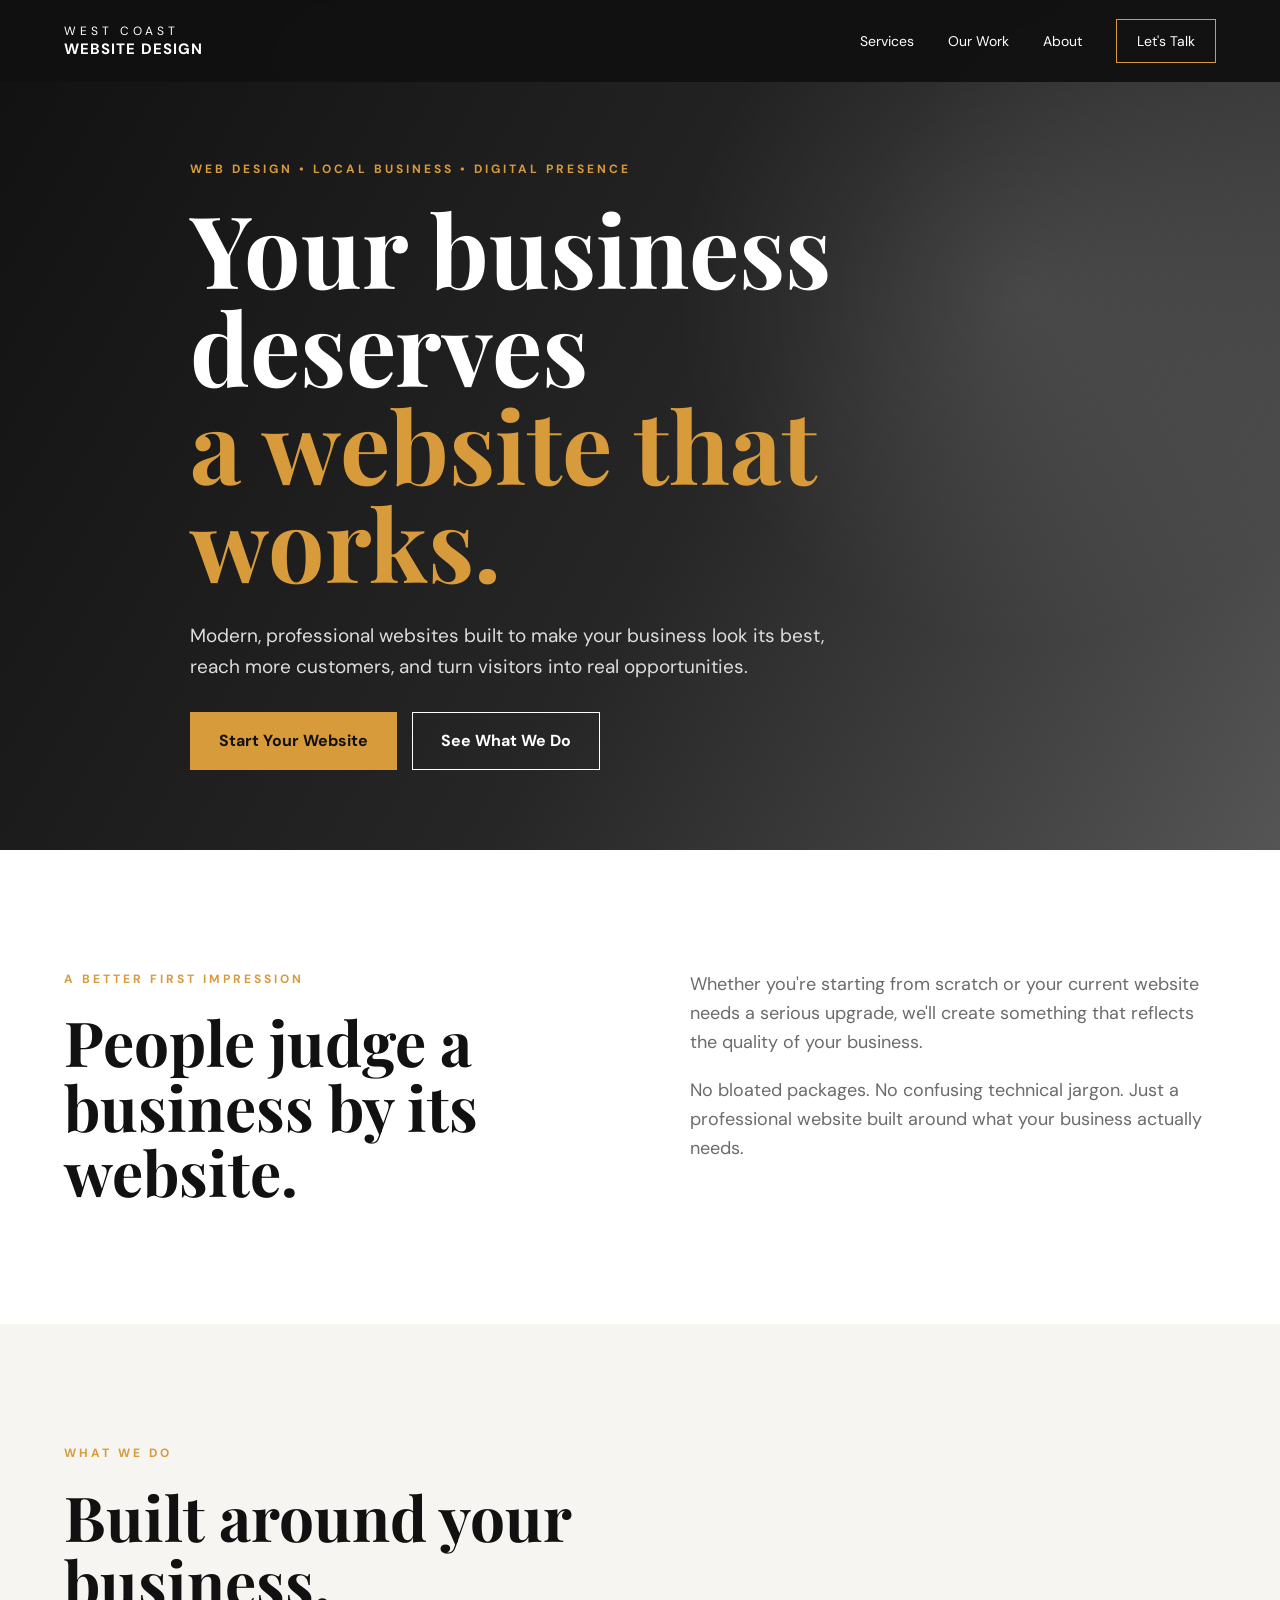
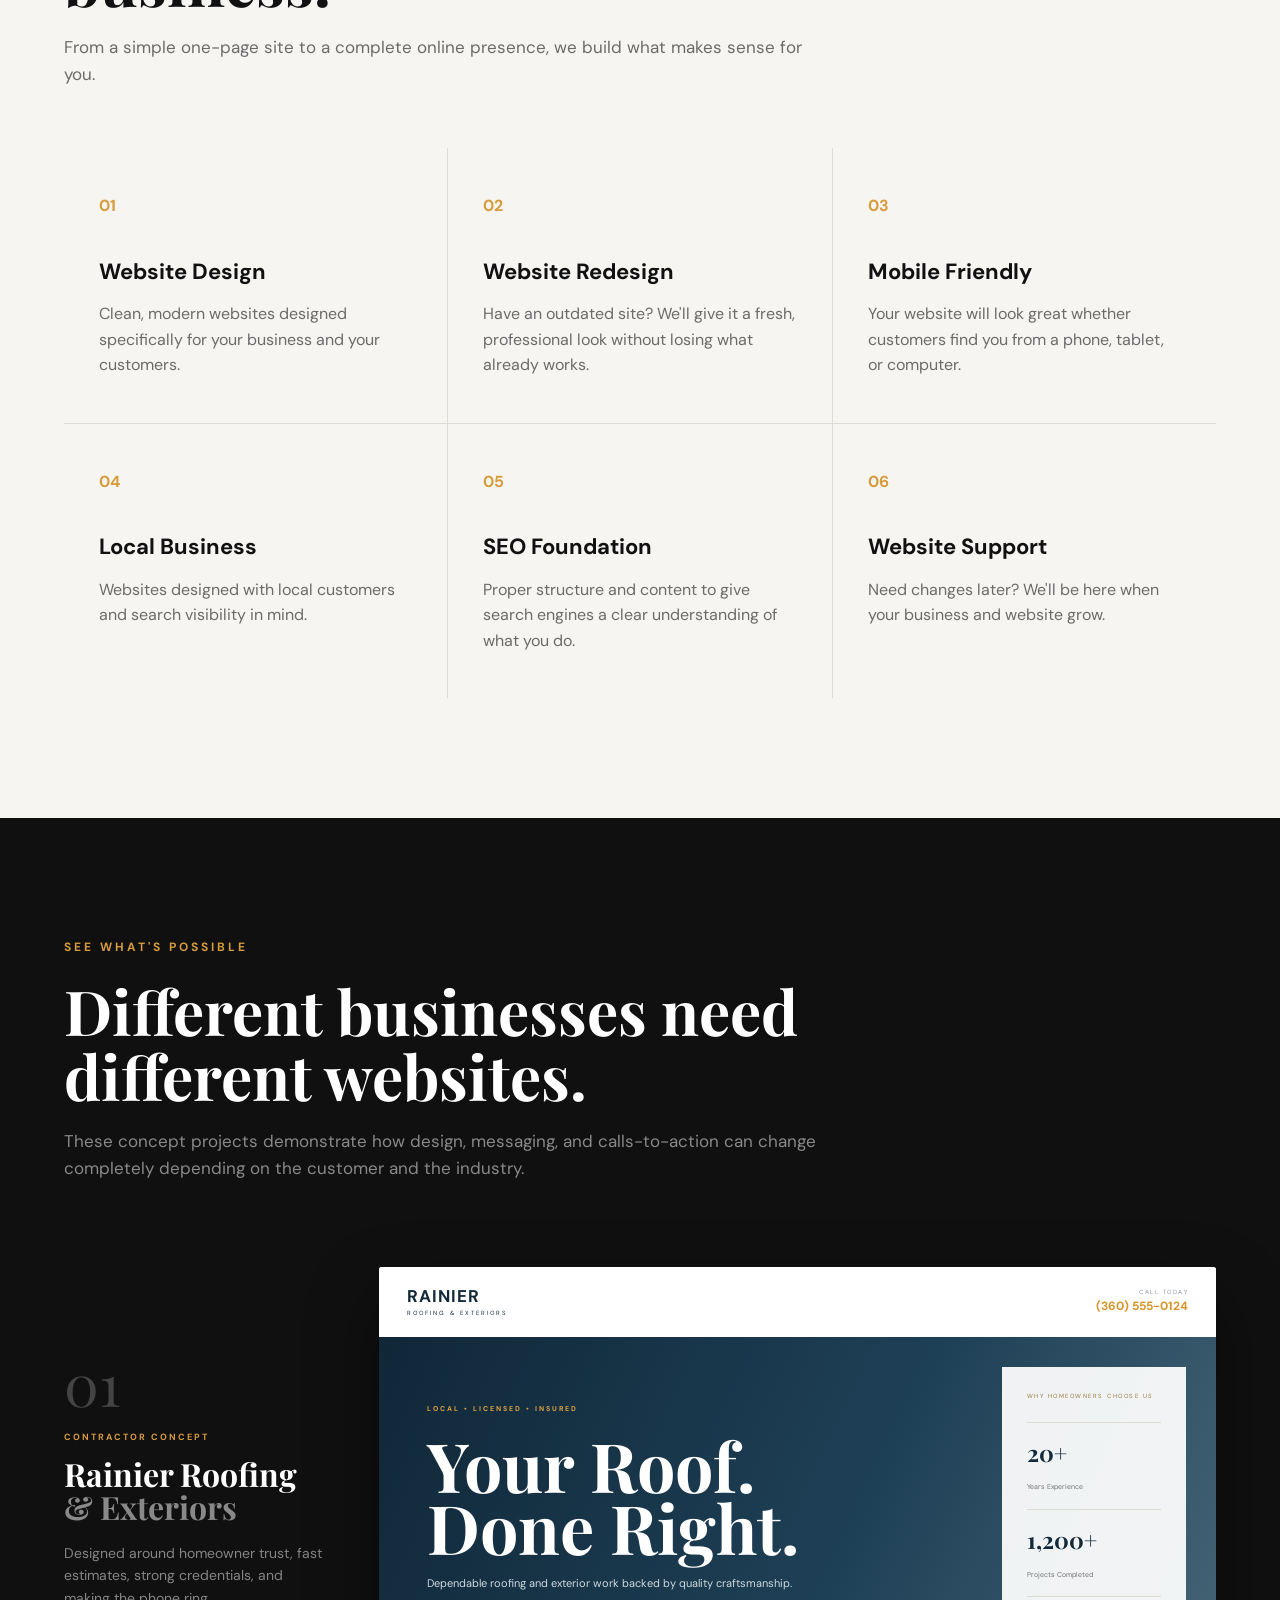
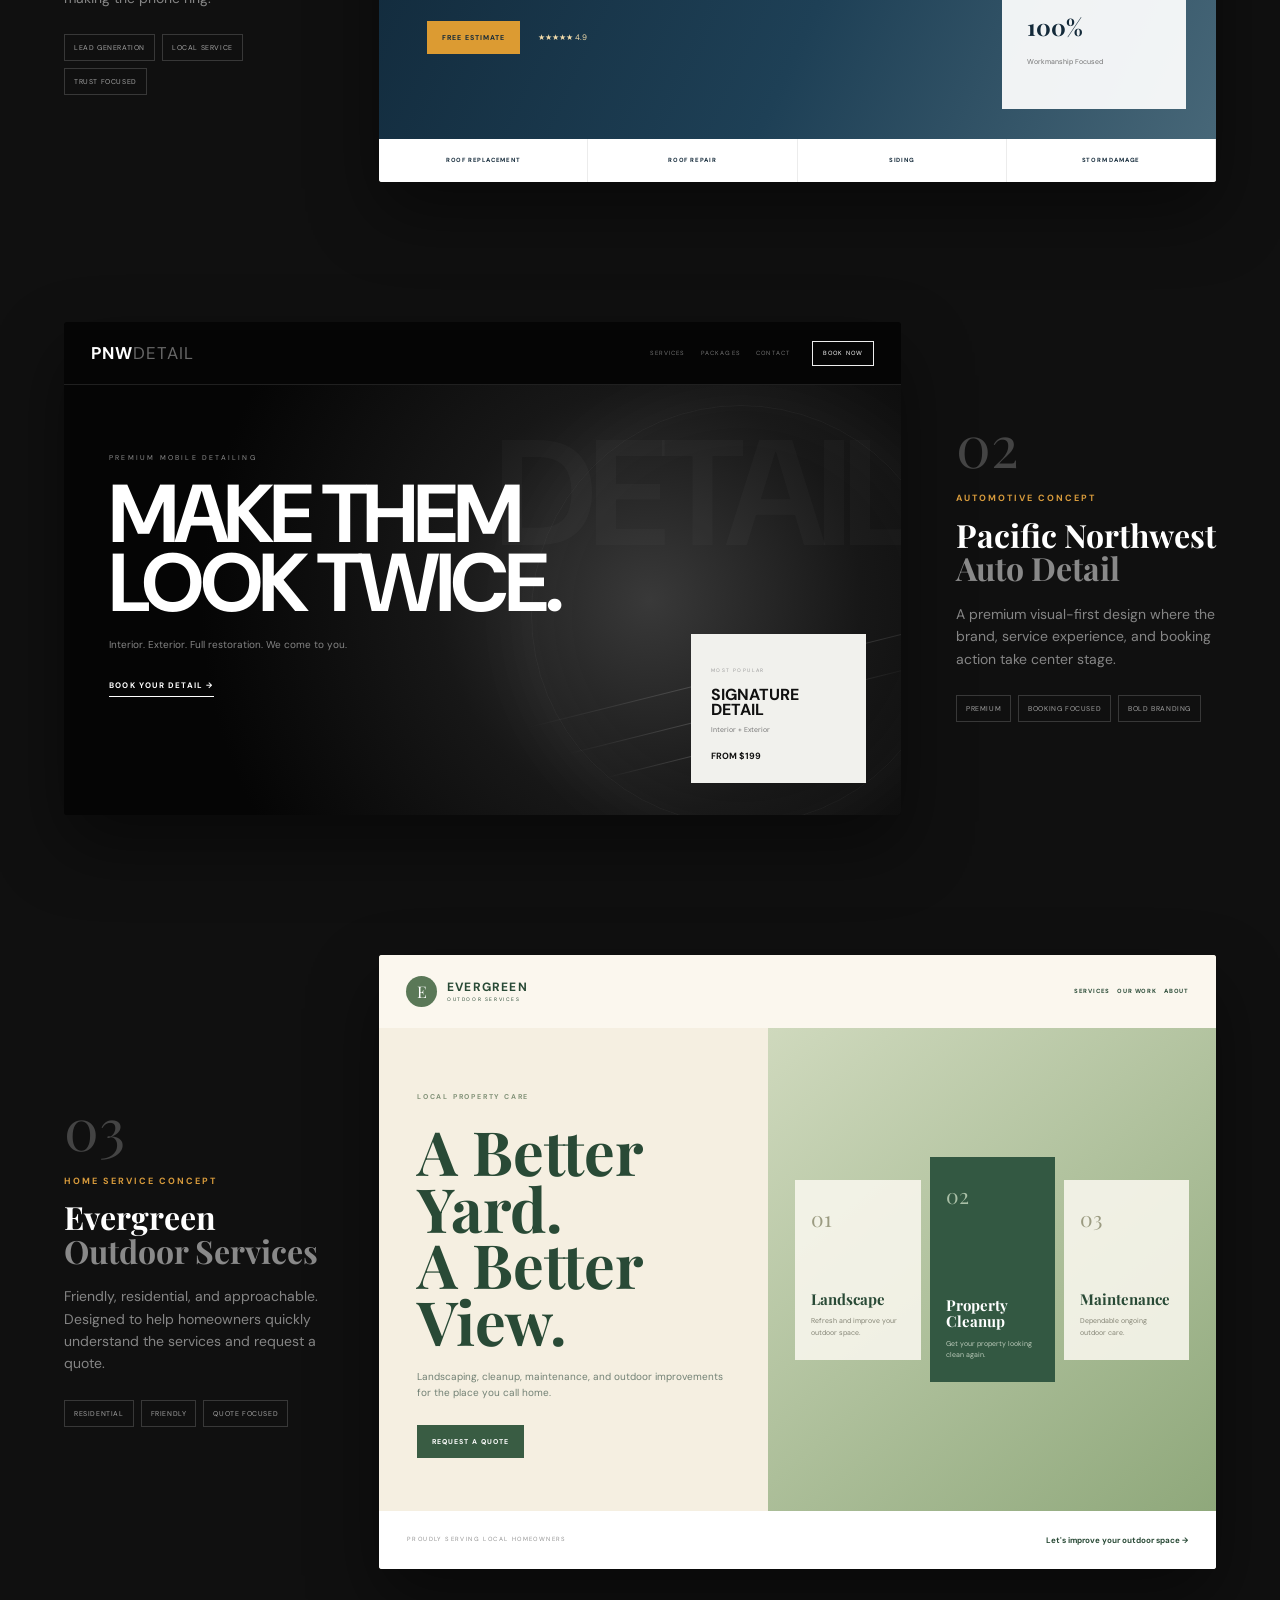
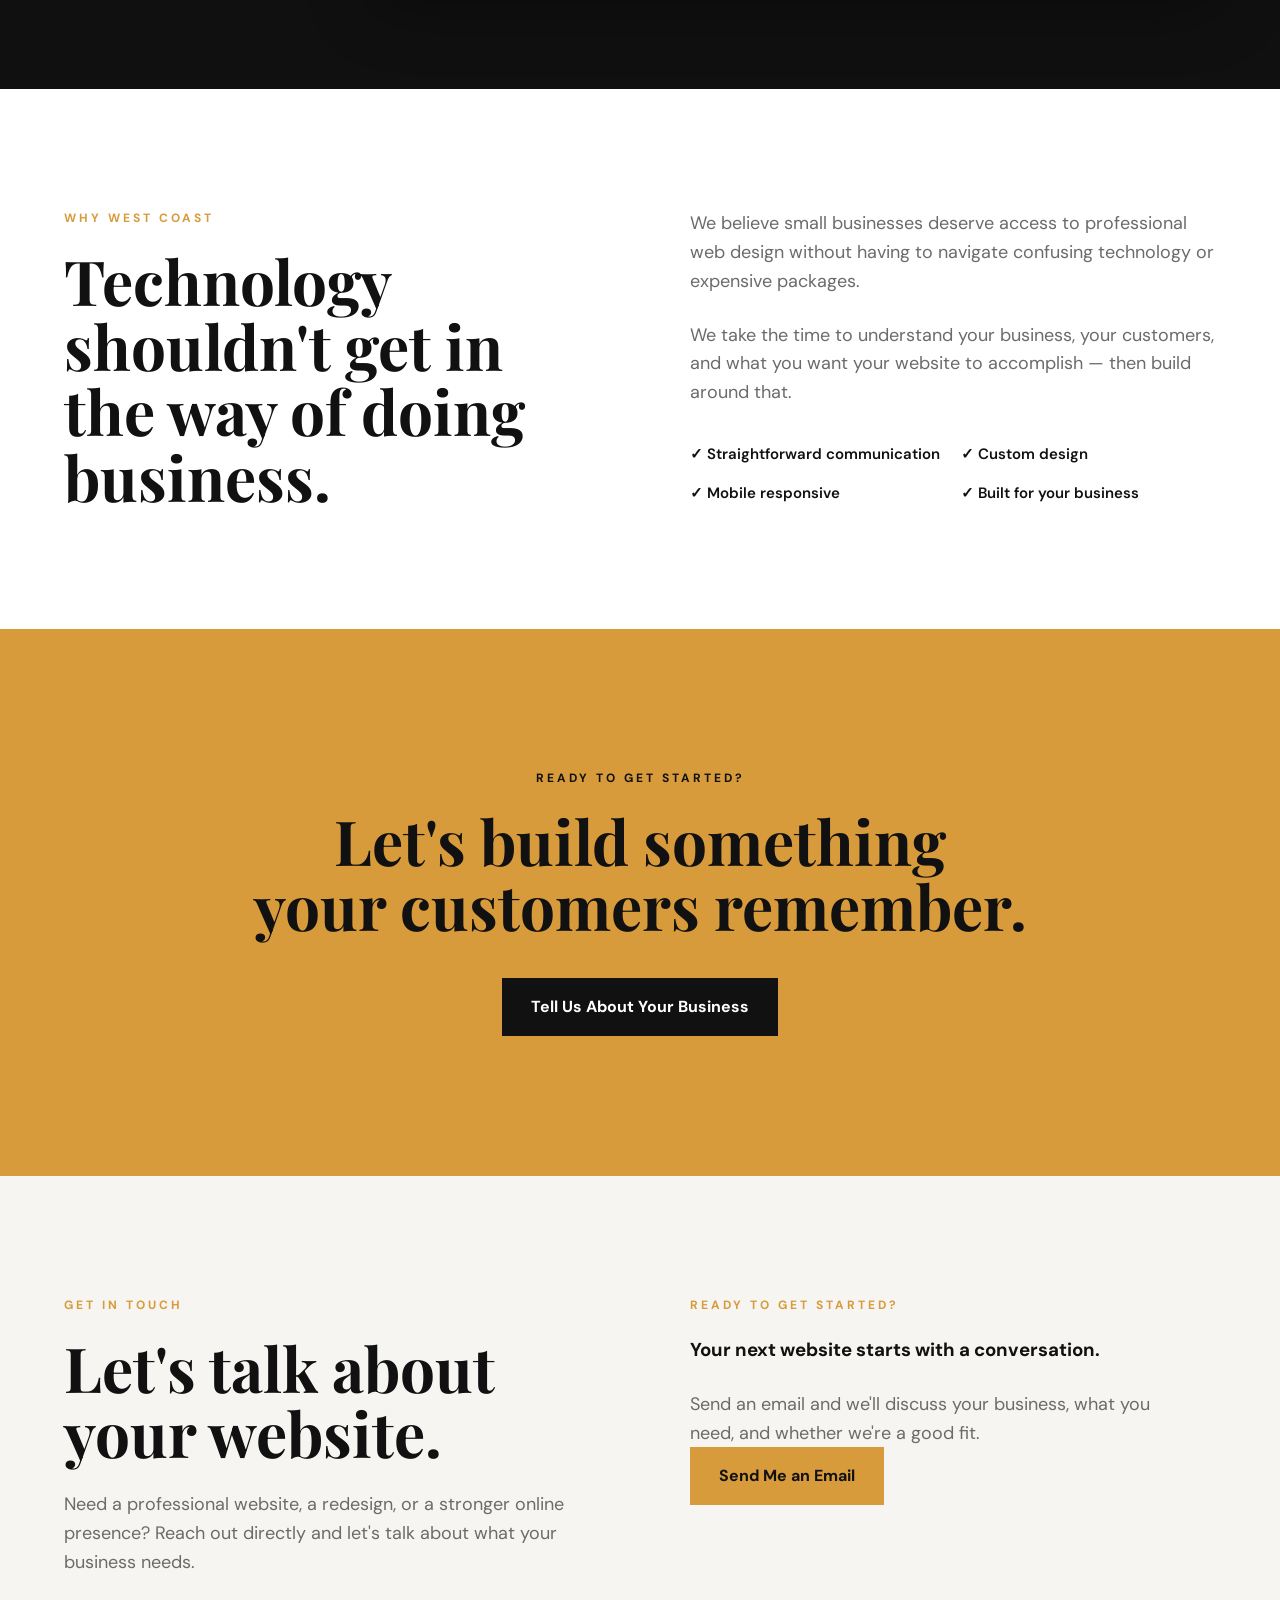
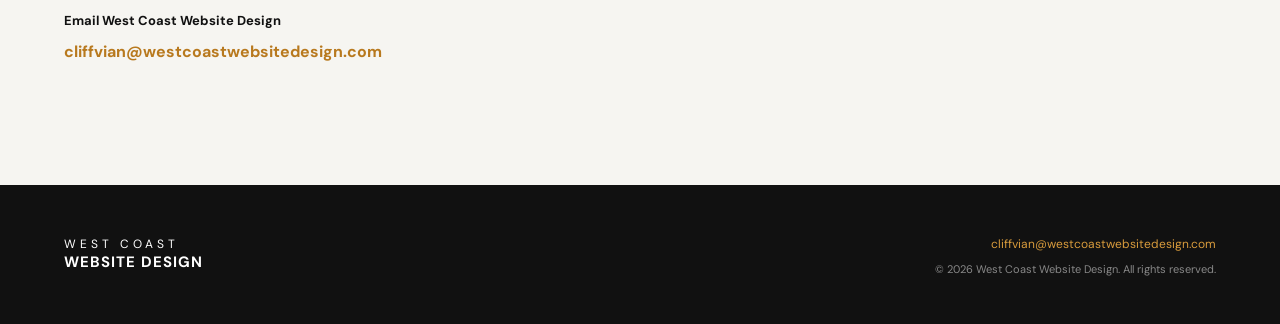
==== commit 1fb1dc10: "Remove contact form and simplify contact section" ====
--- a/index.html
+++ b/index.html
@@ -1058,162 +1058,83 @@
 
 
     <!-- ========================================
-         CONTACT
-    ========================================= -->
-
-    <section
-        id="contact"
-        class="contact"
-    >
-
-        <div class="container contact-grid">
-
-
-            <div>
-
-
-                <p class="eyebrow">
-                    GET IN TOUCH
+     CONTACT
+========================================= -->
+
+<section
+    id="contact"
+    class="contact"
+>
+
+    <div class="container contact-grid">
+
+
+        <div>
+
+            <p class="eyebrow">
+                GET IN TOUCH
+            </p>
+
+
+            <h2>
+                Let's talk about your website.
+            </h2>
+
+
+            <p>
+                Need a professional website, a redesign, or a stronger
+                online presence? Reach out directly and let's talk about
+                what your business needs.
+            </p>
+
+
+            <div class="direct-contact">
+
+                <p>
+                    Email West Coast Website Design
                 </p>
 
 
-                <h2>
-                    Let's talk about your website.
-                </h2>
-
-
-                <p>
-
-                    Tell us a little about your business and what
-                    you're looking for. We'll get back to you and
-                    discuss the best way forward.
-
-                </p>
-
-
-                <div class="direct-contact">
-
-                    <p>
-                        Prefer email?
-                    </p>
-
-
-                    <a
-                        href="mailto:cliffvian@westcoastwebsitedesign.com"
-                    >
-                        cliffvian@westcoastwebsitedesign.com
-                    </a>
-
-                </div>
-
+                <a
+                    href="mailto:cliffvian@westcoastwebsitedesign.com"
+                >
+                    cliffvian@westcoastwebsitedesign.com
+                </a>
 
             </div>
 
-
-
-            <form
-                id="contact-form"
-                action="https://formsubmit.co/cliffvian@westcoastwebsitedesign.com"
-                method="POST"
+        </div>
+        <div class="contact-cta">
+
+            <p class="eyebrow">
+                READY TO GET STARTED?
+            </p>
+
+
+            <h3>
+                Your next website starts with a conversation.
+            </h3>
+
+
+            <p>
+                Send an email and we'll discuss your business,
+                what you need, and whether we're a good fit.
+            </p>
+
+
+            <a
+                href="mailto:cliffvian@westcoastwebsitedesign.com"
+                class="button primary"
             >
-
-
-                <input
-                    type="hidden"
-                    name="_subject"
-                    value="New Website Lead - West Coast Website Design"
-                >
-
-
-                <input
-                    type="hidden"
-                    name="_captcha"
-                    value="false"
-                >
-
-
-                <input
-                    type="hidden"
-                    name="_template"
-                    value="table"
-                >
-
-
-
-                <label>
-
-                    Name
-
-                    <input
-                        type="text"
-                        name="name"
-                        placeholder="Your name"
-                        required
-                    >
-
-                </label>
-
-
-
-                <label>
-
-                    Business Name
-
-                    <input
-                        type="text"
-                        name="business"
-                        placeholder="Your business"
-                    >
-
-                </label>
-
-
-
-                <label>
-
-                    Email
-
-                    <input
-                        type="email"
-                        name="email"
-                        placeholder="you@example.com"
-                        required
-                    >
-
-                </label>
-
-
-
-                <label>
-
-                    Tell us about your project
-
-                    <textarea
-                        name="message"
-                        rows="5"
-                        placeholder="What can we help you with?"
-                        required
-                    ></textarea>
-
-                </label>
-
-
-
-                <button
-                    type="submit"
-                    class="button primary"
-                >
-                    Send Request
-                </button>
-
-
-            </form>
-
+                Send Me an Email
+            </a>
 
         </div>
 
-    </section>
-
+
+    </div>
+
+</section>
 
 
     <!-- ========================================
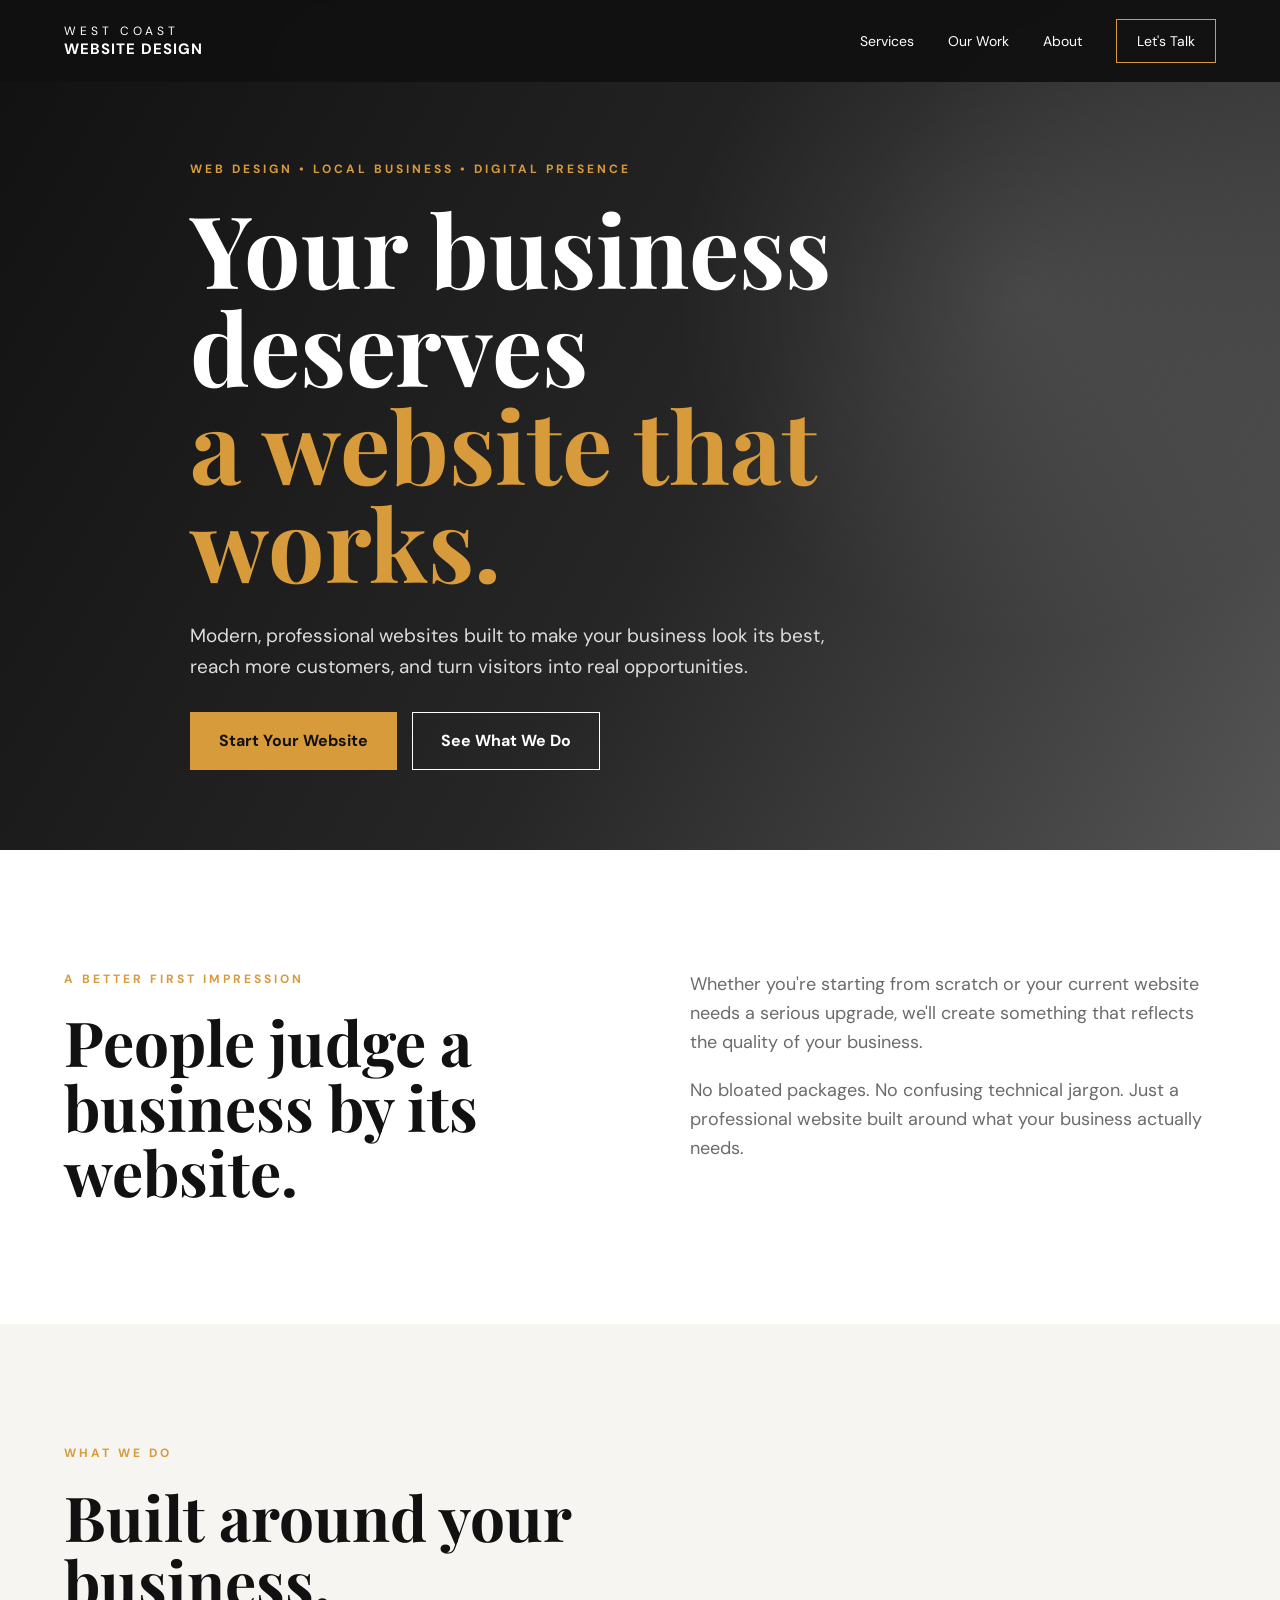
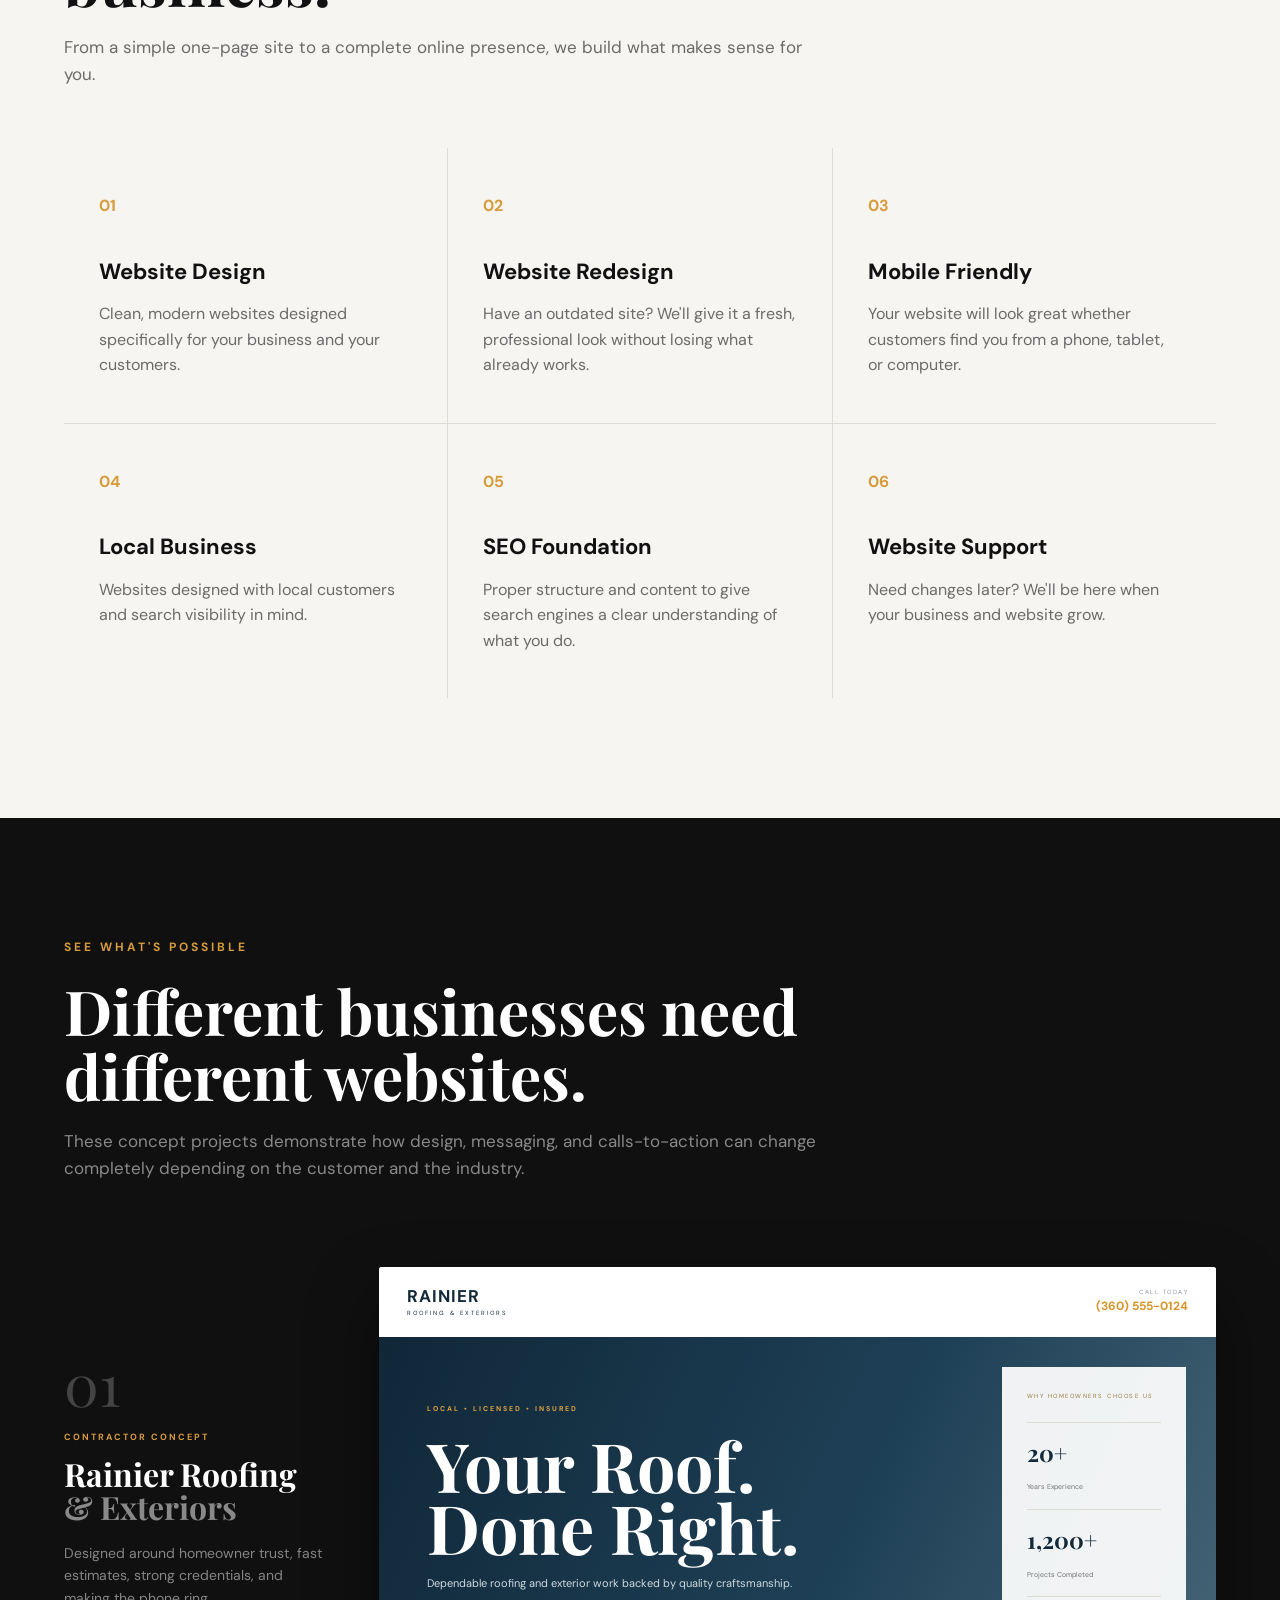
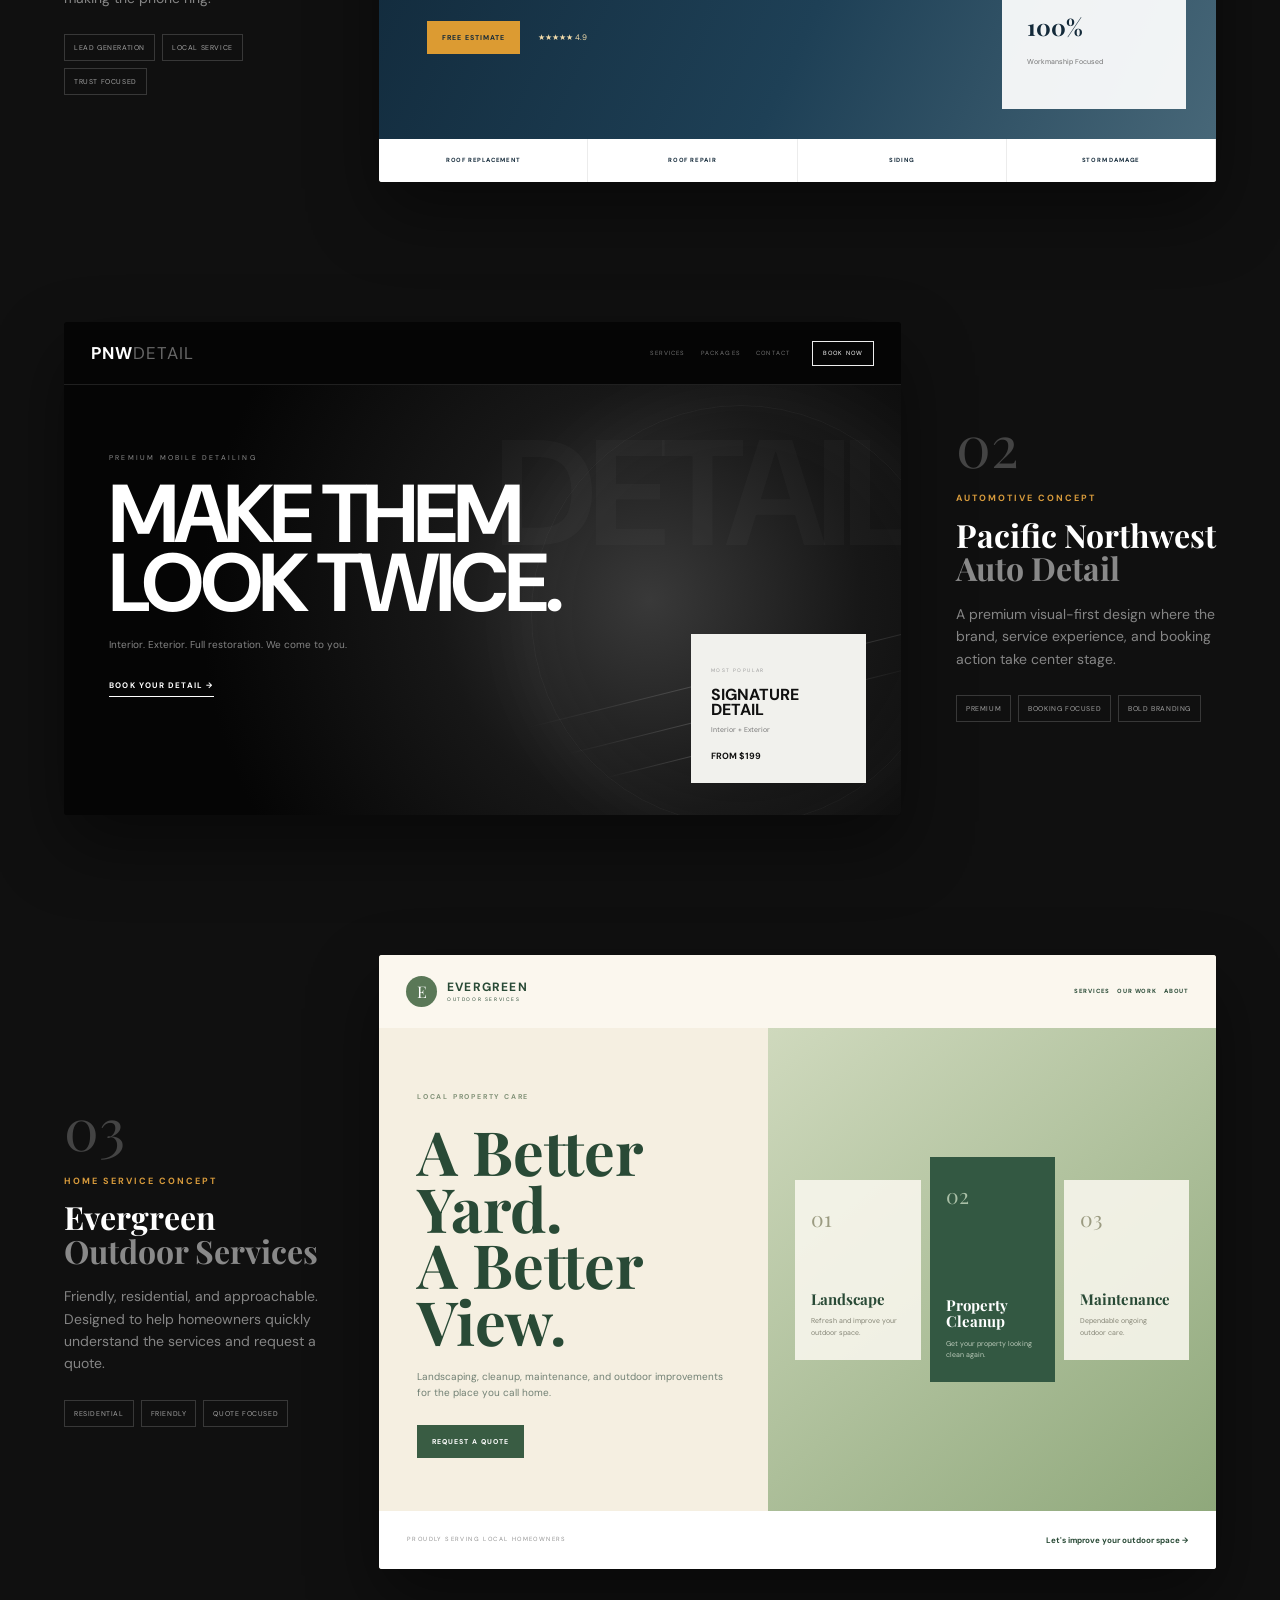
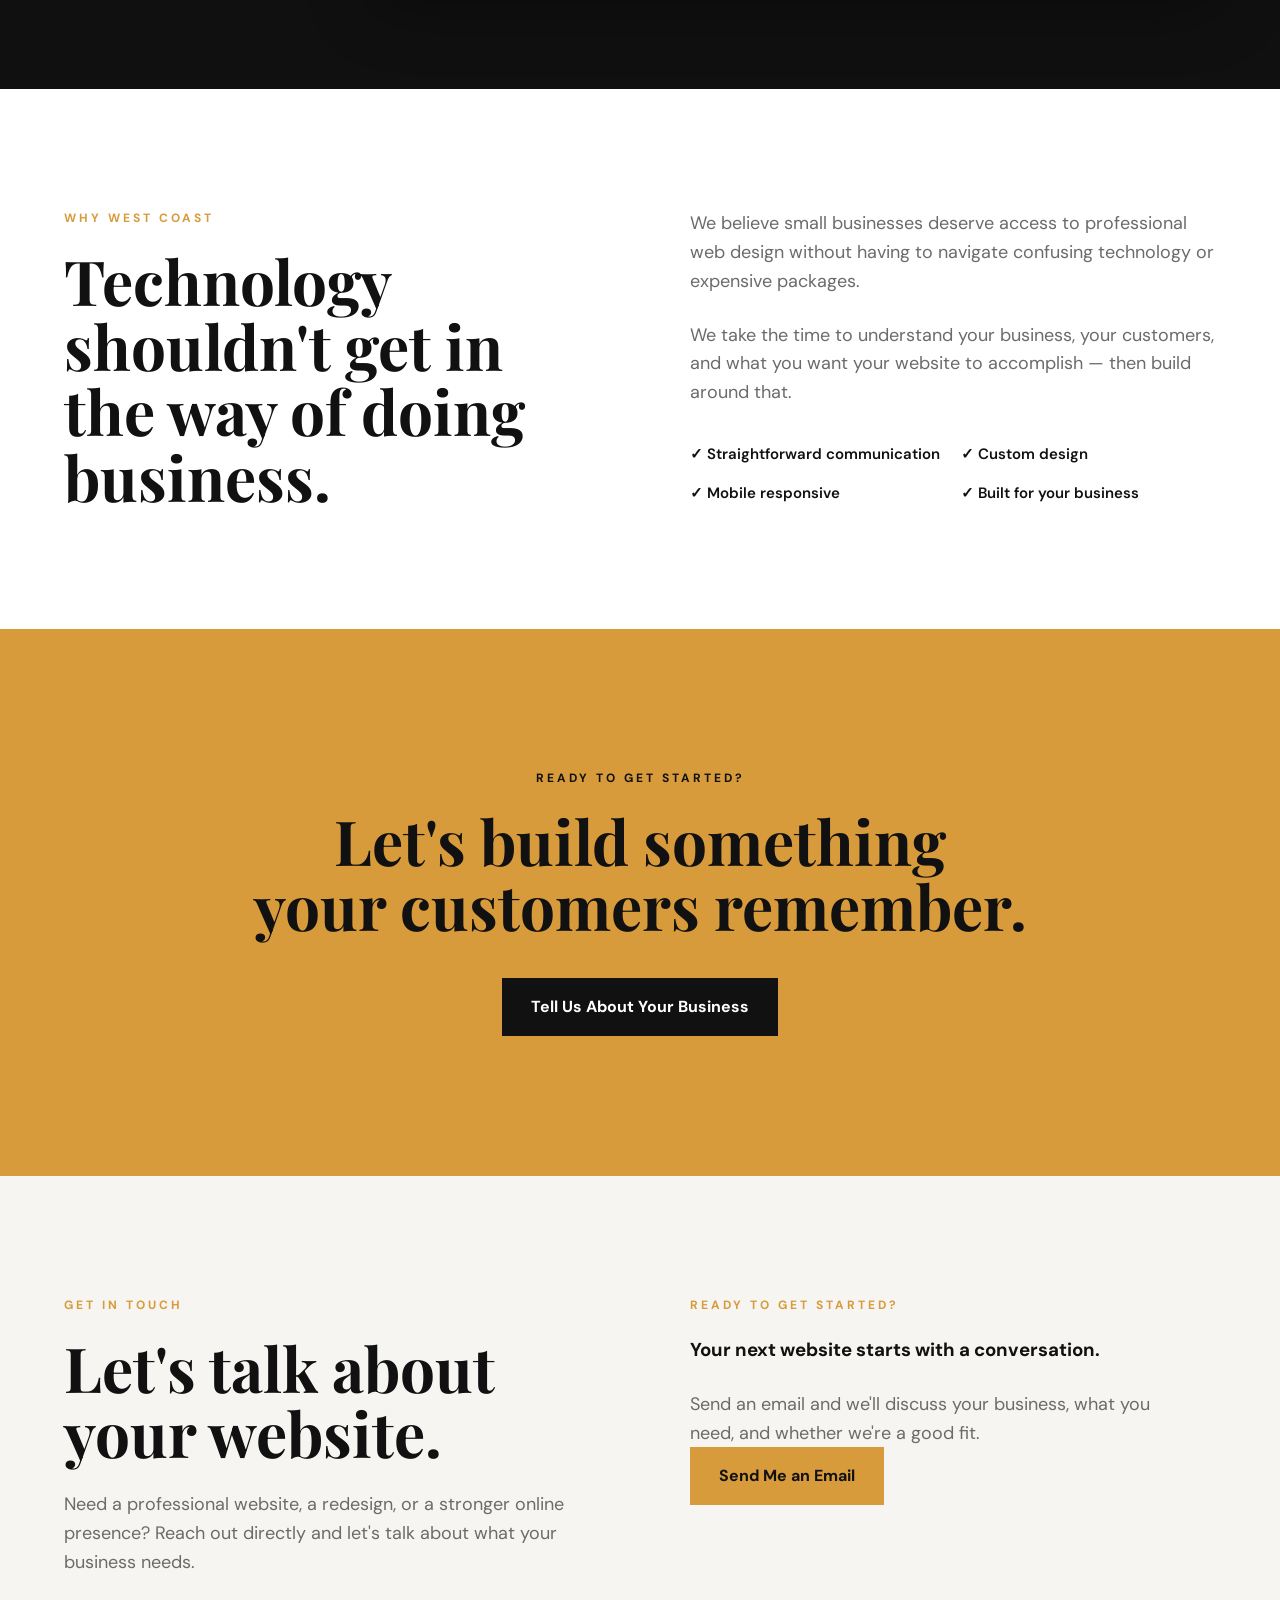
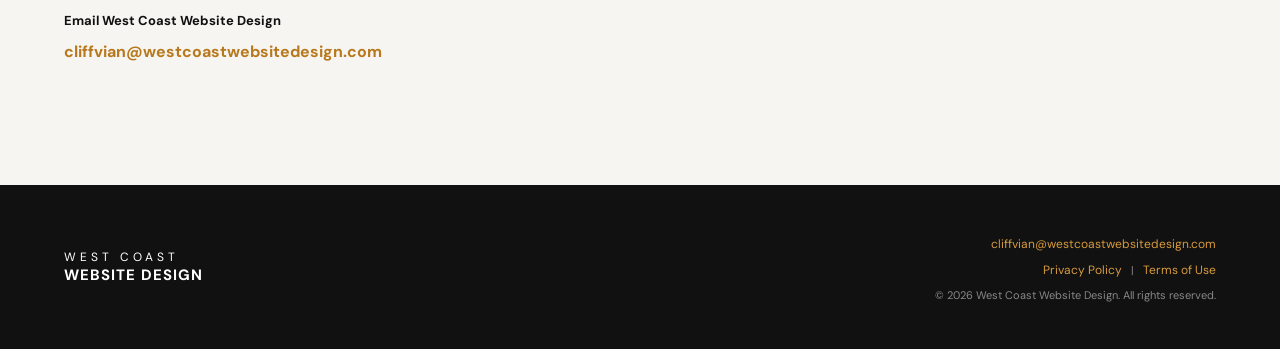
==== commit 953577f8: "Add privacy policy and terms of use" ====
--- a/index.html
+++ b/index.html
@@ -1059,33 +1059,33 @@
 
     <!-- ========================================
      CONTACT
-========================================= -->
-
-<section
-    id="contact"
-    class="contact"
->
-
-    <div class="container contact-grid">
-
-
-        <div>
-
-            <p class="eyebrow">
-                GET IN TOUCH
-            </p>
-
-
-            <h2>
-                Let's talk about your website.
-            </h2>
-
-
-            <p>
-                Need a professional website, a redesign, or a stronger
-                online presence? Reach out directly and let's talk about
-                what your business needs.
-            </p>
+    ========================================= -->
+
+    <section
+        id="contact"
+        class="contact"
+    >
+
+        <div class="container contact-grid">
+
+
+            <div>
+
+                <p class="eyebrow">
+                    GET IN TOUCH
+                </p>
+
+
+                <h2>
+                    Let's talk about your website.
+                </h2>
+
+
+                <p>
+                    Need a professional website, a redesign, or a stronger
+                    online presence? Reach out directly and let's talk about
+                    what your business needs.
+                </p>
 
 
             <div class="direct-contact">
@@ -1104,6 +1104,8 @@
             </div>
 
         </div>
+        
+        
         <div class="contact-cta">
 
             <p class="eyebrow">
@@ -1138,7 +1140,7 @@
 
 
     <!-- ========================================
-         FOOTER
+     FOOTER
     ========================================= -->
 
     <footer>
@@ -1167,6 +1169,24 @@
                 >
                     cliffvian@westcoastwebsitedesign.com
                 </a>
+
+
+                <p class="footer-legal-links">
+
+                    <a href="privacy.html">
+                        Privacy Policy
+                    </a>
+
+                    <span>
+                        &nbsp; | &nbsp;
+                    </span>
+
+                    <a href="terms.html">
+                        Terms of Use
+                    </a>
+
+                </p>
+
 
                 <p>
 
--- a/style.css
+++ b/style.css
@@ -1681,4 +1681,80 @@
         font-size: 47px;
     }
 
+}
+
+
+/* ========================================
+   LEGAL PAGES
+========================================= */
+
+.legal-page {
+    padding: 150px 0 100px;
+    background: #f7f5f0;
+}
+
+.legal-container {
+    max-width: 850px;
+}
+
+.legal-page h1 {
+    font-family: "Playfair Display", serif;
+    font-size: clamp(3rem, 7vw, 5.5rem);
+    line-height: 1;
+    margin: 15px 0 20px;
+}
+
+.legal-updated {
+    margin-bottom: 50px;
+    font-size: 0.9rem;
+    opacity: 0.65;
+}
+
+.legal-page h2 {
+    font-family: "Playfair Display", serif;
+    font-size: 1.75rem;
+    margin-top: 45px;
+    margin-bottom: 15px;
+}
+
+.legal-page p,
+.legal-page li {
+    line-height: 1.8;
+}
+
+.legal-page ul {
+    margin: 20px 0;
+    padding-left: 25px;
+}
+
+.legal-page li {
+    margin-bottom: 8px;
+}
+
+.legal-page a:not(.button) {
+    color: inherit;
+    text-decoration: underline;
+    text-underline-offset: 3px;
+}
+
+.legal-back {
+    margin-top: 60px;
+    padding-top: 30px;
+    border-top: 1px solid rgba(0, 0, 0, 0.15);
+}
+
+@media (max-width: 768px) {
+
+    .legal-page {
+        padding: 120px 0 70px;
+    }
+
+    .legal-page h1 {
+        font-size: 3rem;
+    }
+
+    .legal-page h2 {
+        font-size: 1.5rem;
+    }
+
 }
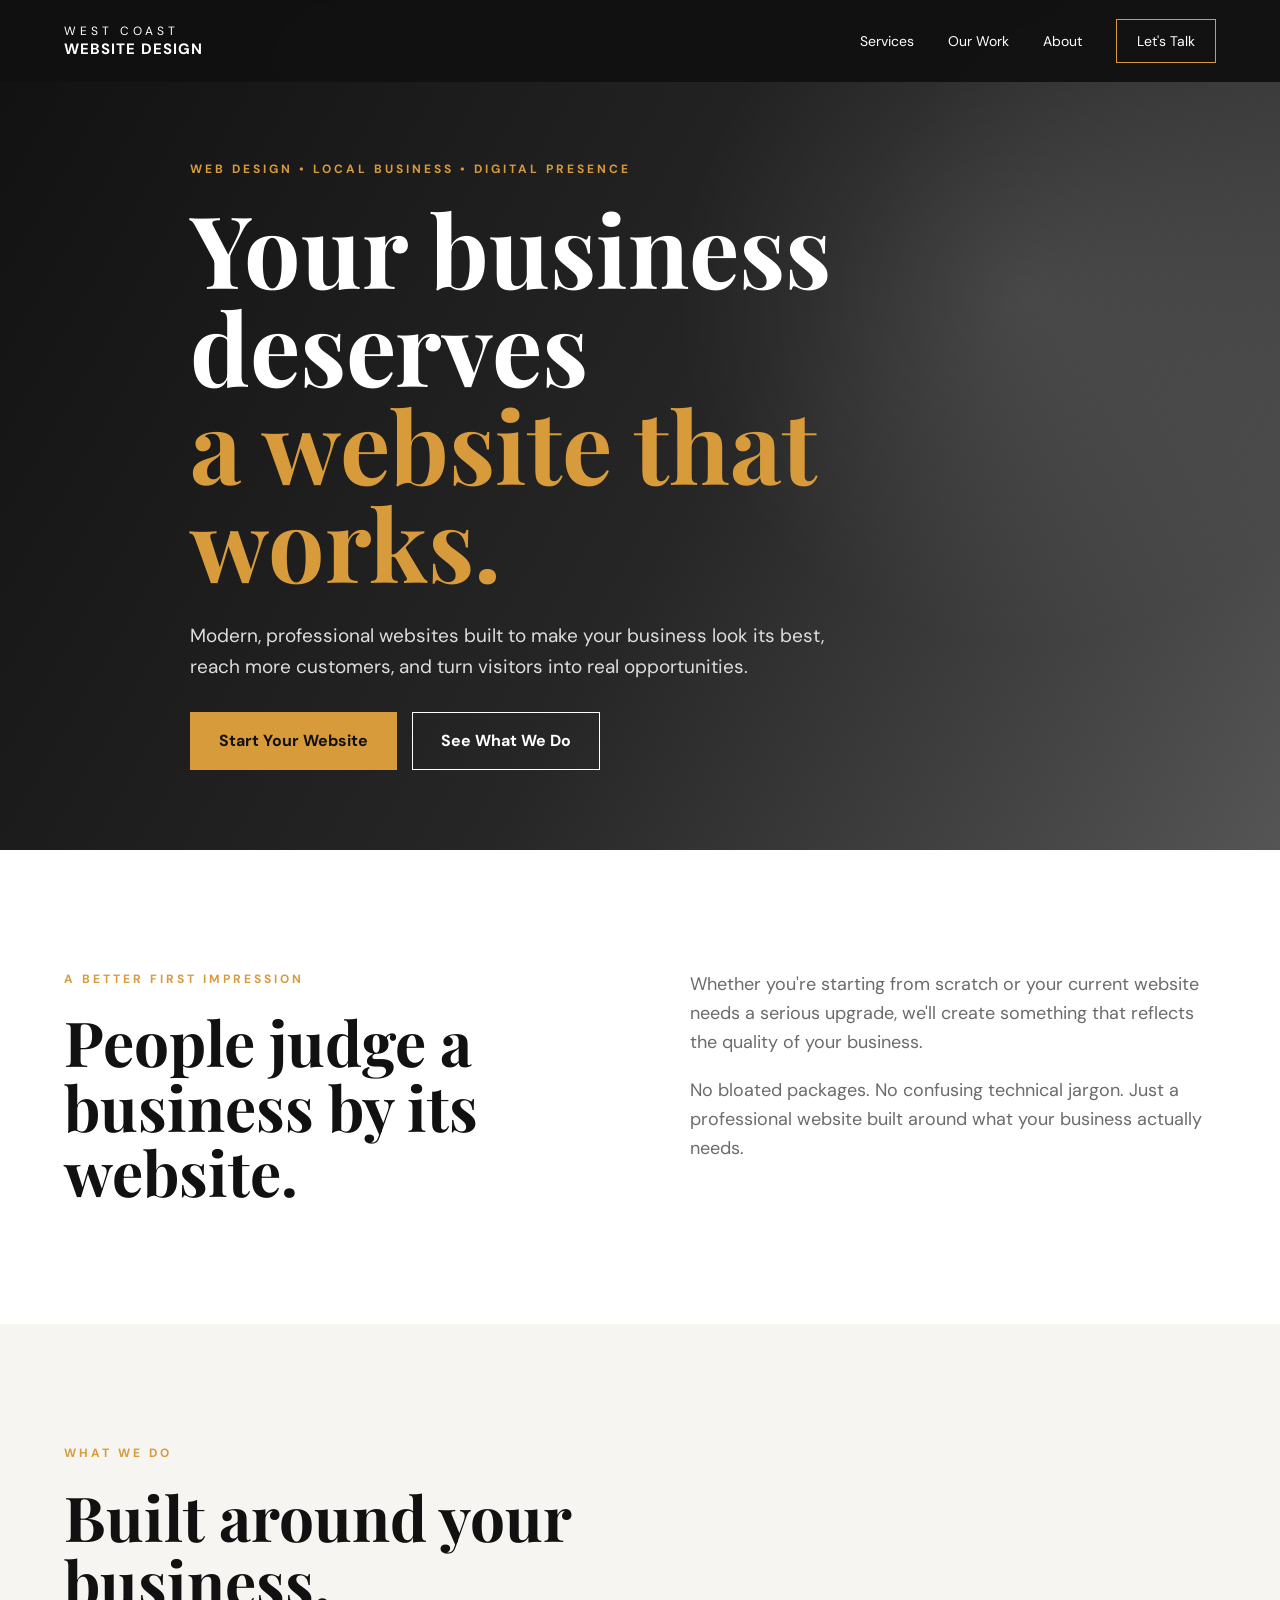
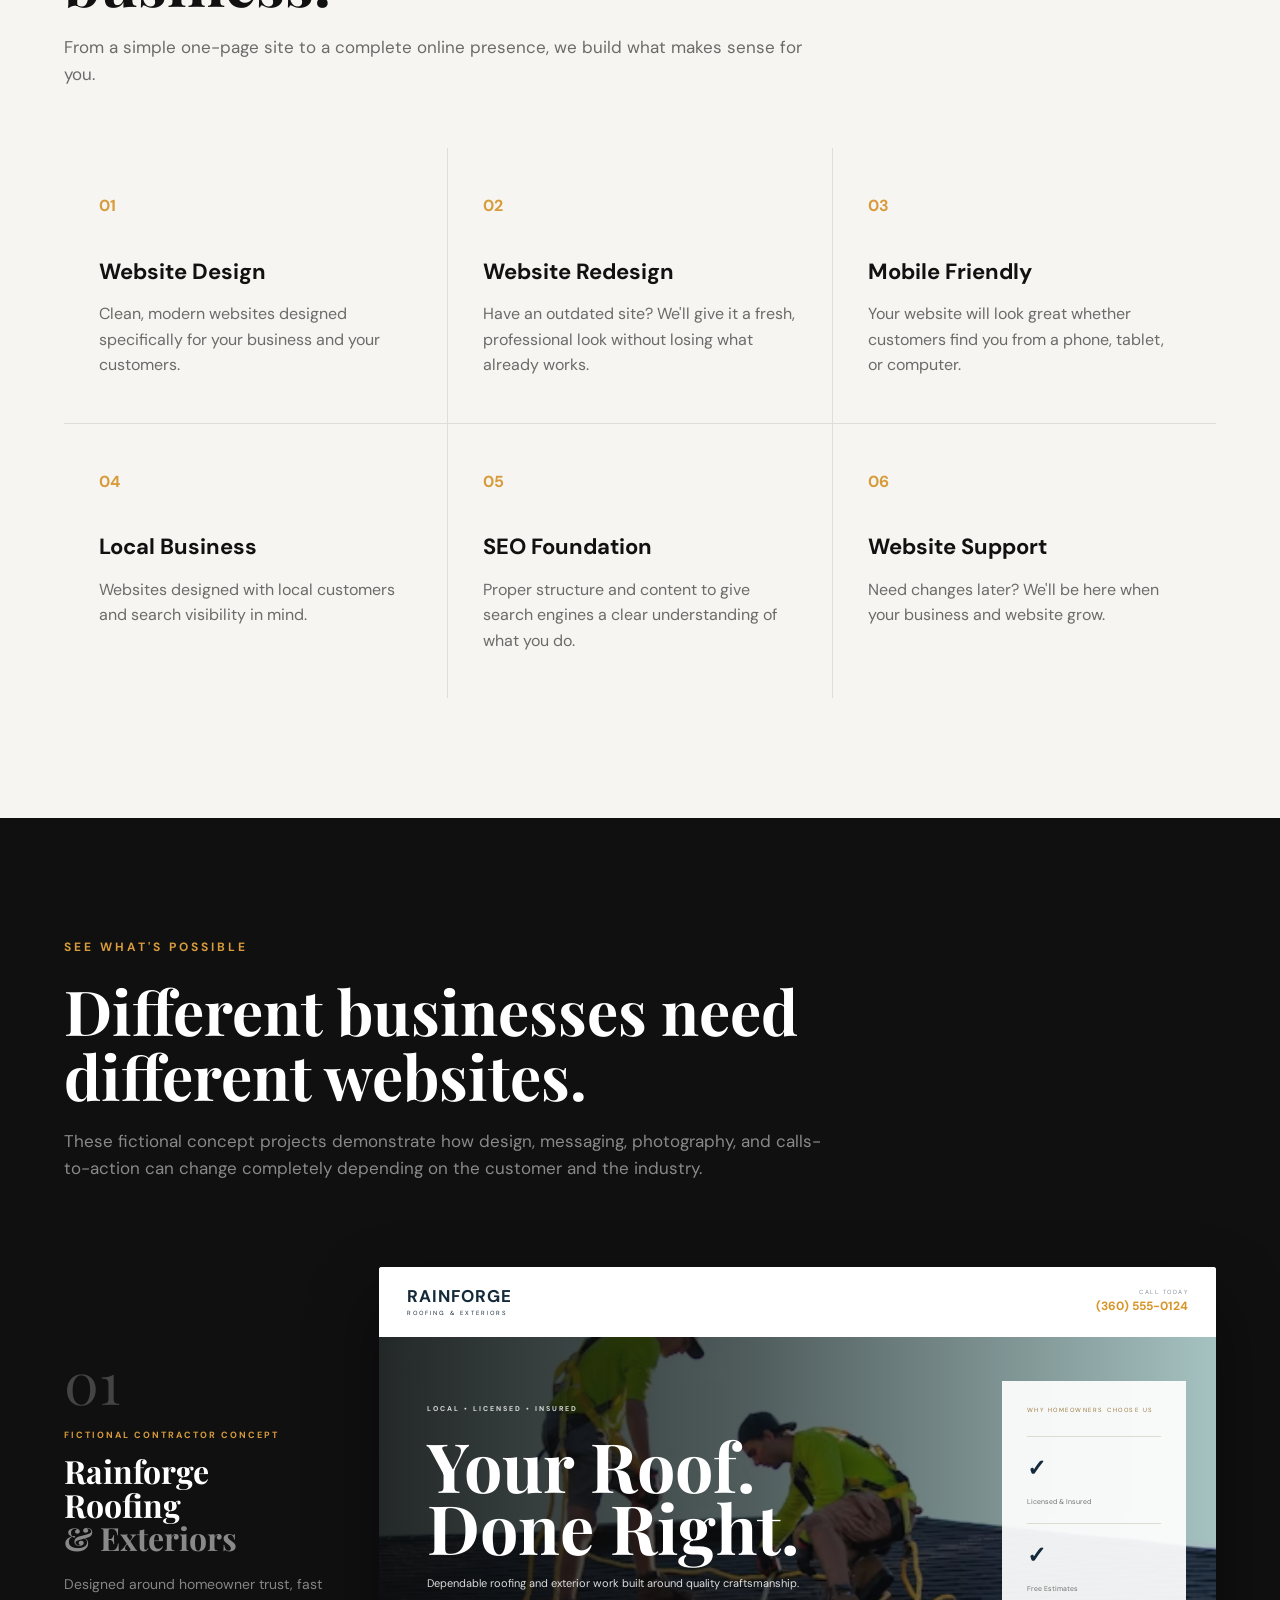
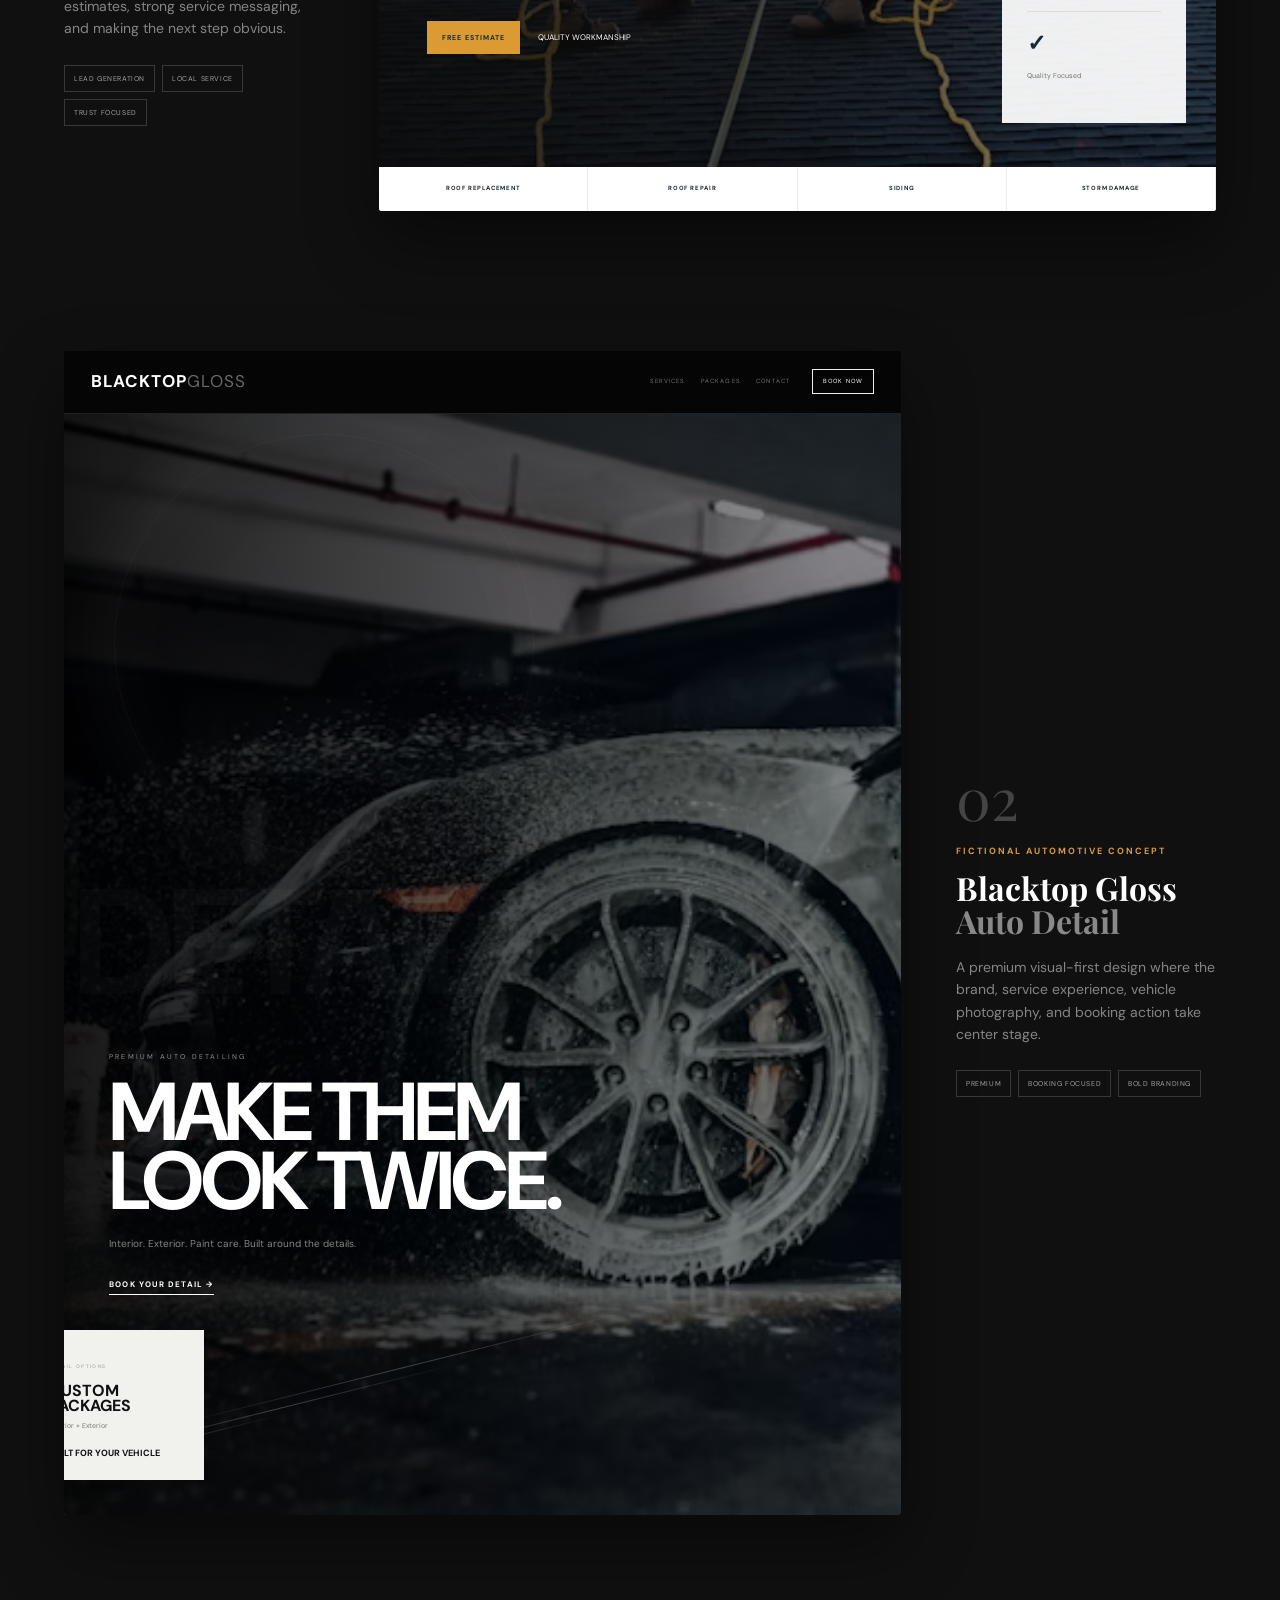
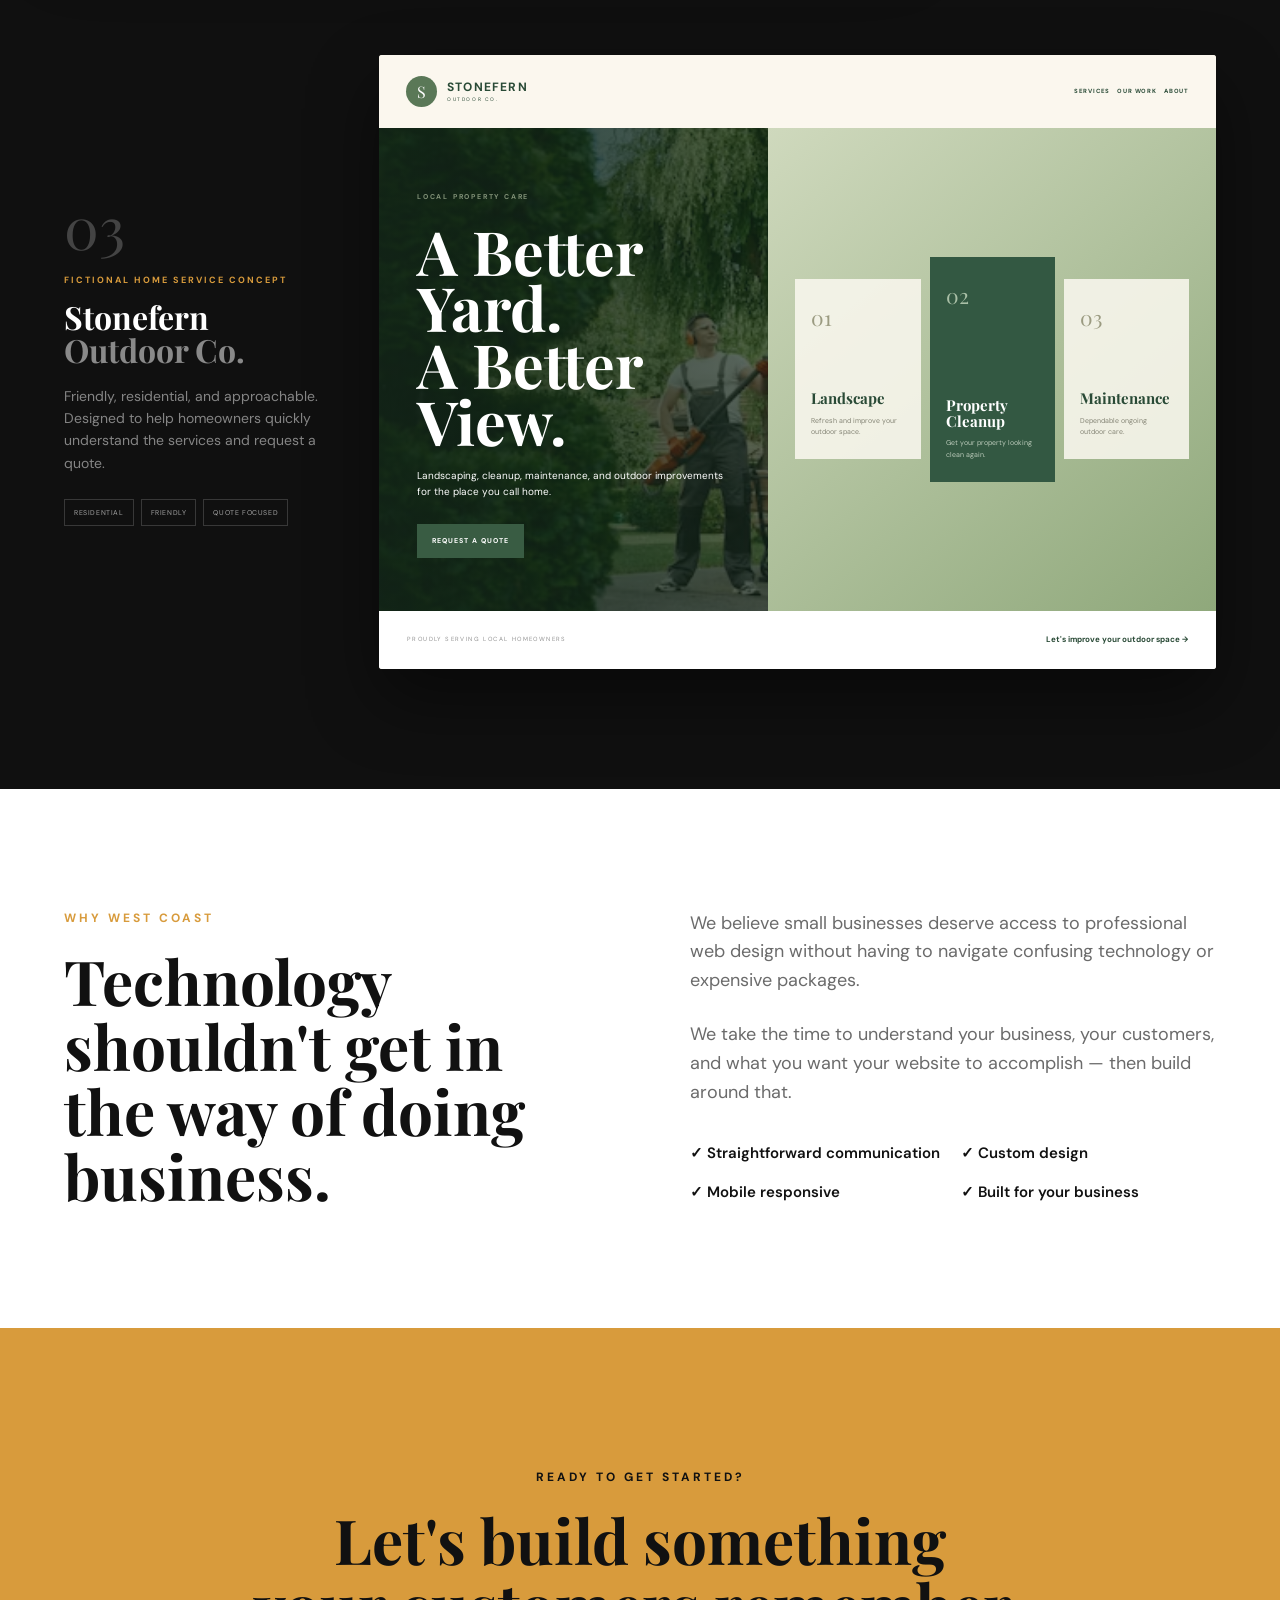
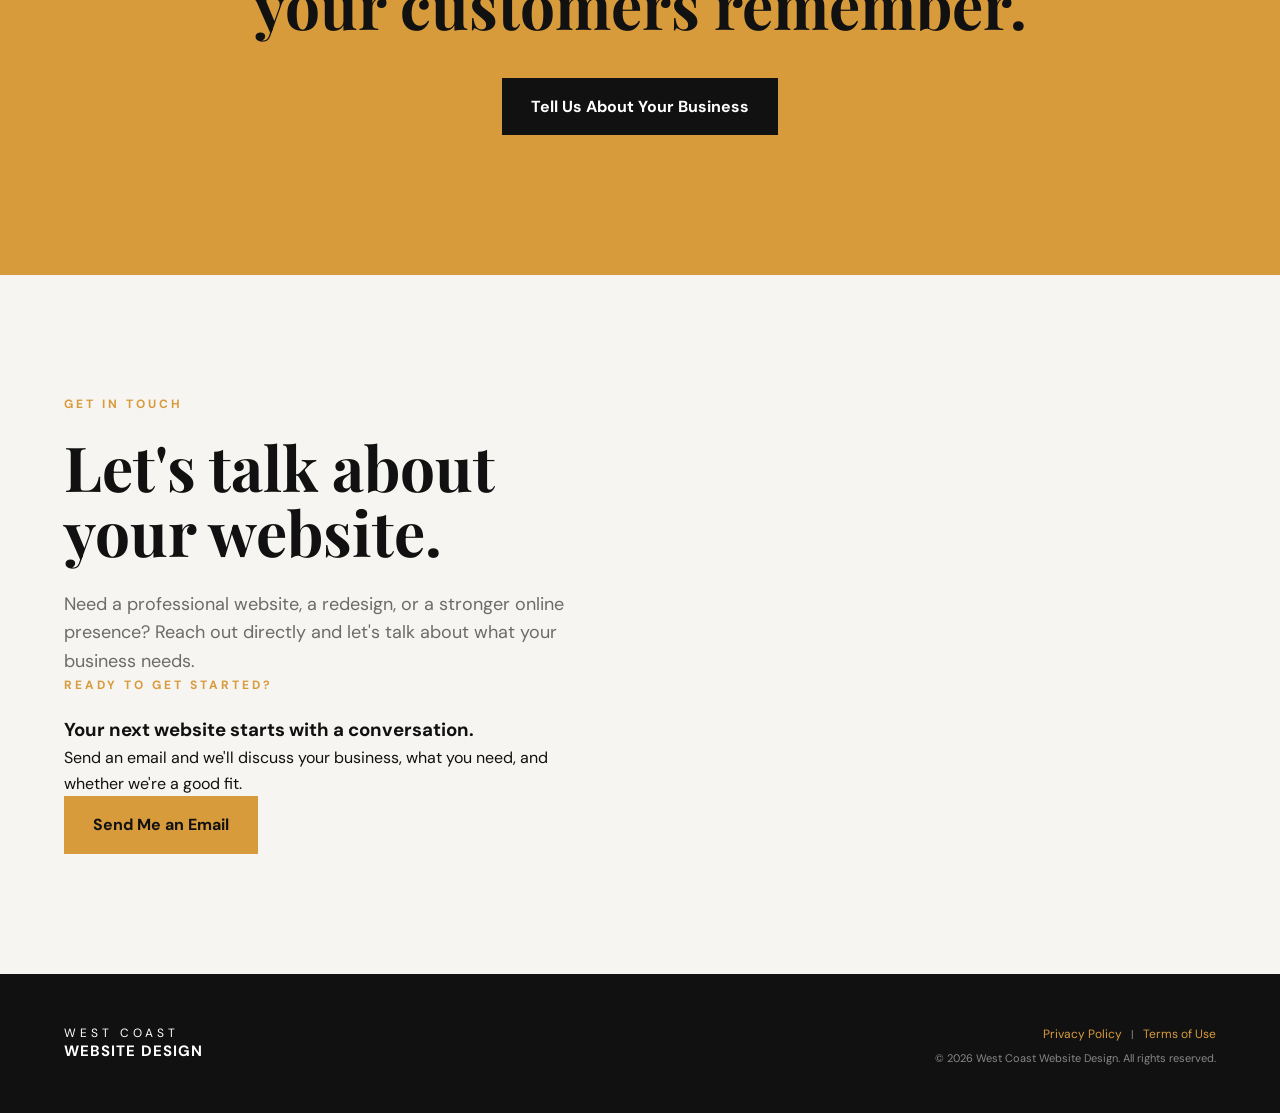
==== commit 6c923d6f: "Upgrade portfolio concepts and imagery" ====
--- a/index.html
+++ b/index.html
@@ -375,7 +375,7 @@
 
 
 
-    <!-- ========================================
+<!-- ========================================
      PORTFOLIO
 ========================================= -->
 
@@ -398,9 +398,9 @@
             </h2>
 
             <p>
-                These concept projects demonstrate how design,
-                messaging, and calls-to-action can change completely
-                depending on the customer and the industry.
+                These fictional concept projects demonstrate how design,
+                messaging, photography, and calls-to-action can change
+                completely depending on the customer and the industry.
             </p>
 
         </div>
@@ -424,17 +424,18 @@
                     </span>
 
                     <p class="concept-label">
-                        CONTRACTOR CONCEPT
+                        FICTIONAL CONTRACTOR CONCEPT
                     </p>
 
                     <h3>
-                        Rainier Roofing
+                        Rainforge Roofing
                         <span>&amp; Exteriors</span>
                     </h3>
 
                     <p>
                         Designed around homeowner trust, fast estimates,
-                        strong credentials, and making the phone ring.
+                        strong service messaging, and making the next step
+                        obvious.
                     </p>
 
                     <div class="project-tags">
@@ -465,7 +466,7 @@
                         <div class="roofing-brand">
 
                             <strong>
-                                RAINIER
+                                RAINFORGE
                             </strong>
 
                             <small>
@@ -491,10 +492,21 @@
 
 
 
-                    <div class="roofing-preview-hero">
-
-
-                        <div class="roofing-main">
+                    <div class="roofing-preview-hero concept-photo-wrapper">
+
+
+                        <img
+                            src="images/roofingcontractors.avif"
+                            alt="Roofing professionals working on a residential roof"
+                            class="concept-photo roofing-concept-photo"
+                            loading="lazy"
+                        >
+
+
+                        <div class="concept-photo-overlay"></div>
+
+
+                        <div class="roofing-main concept-photo-content">
 
                             <span class="roofing-kicker">
                                 LOCAL • LICENSED • INSURED
@@ -507,7 +519,7 @@
 
                             <p>
                                 Dependable roofing and exterior work
-                                backed by quality craftsmanship.
+                                built around quality craftsmanship.
                             </p>
 
                             <div class="roofing-preview-actions">
@@ -517,7 +529,7 @@
                                 </span>
 
                                 <span class="review-proof">
-                                    ★★★★★ 4.9
+                                    QUALITY WORKMANSHIP
                                 </span>
 
                             </div>
@@ -526,40 +538,46 @@
 
 
 
-                        <div class="roofing-feature-panel">
+                        <div class="roofing-feature-panel concept-photo-content">
 
                             <small>
                                 WHY HOMEOWNERS CHOOSE US
                             </small>
 
                             <div>
+
                                 <strong>
-                                    20+
+                                    ✓
                                 </strong>
 
                                 <span>
-                                    Years Experience
+                                    Licensed &amp; Insured
                                 </span>
+
                             </div>
 
                             <div>
+
                                 <strong>
-                                    1,200+
+                                    ✓
                                 </strong>
 
                                 <span>
-                                    Projects Completed
+                                    Free Estimates
                                 </span>
+
                             </div>
 
                             <div>
+
                                 <strong>
-                                    100%
+                                    ✓
                                 </strong>
 
                                 <span>
-                                    Workmanship Focused
+                                    Quality Focused
                                 </span>
+
                             </div>
 
                         </div>
@@ -609,7 +627,7 @@
                     <div class="auto-preview-nav">
 
                         <div class="auto-preview-logo">
-                            PNW<span>DETAIL</span>
+                            BLACKTOP<span>GLOSS</span>
                         </div>
 
 
@@ -630,21 +648,32 @@
 
 
 
-                    <div class="auto-preview-hero">
+                    <div class="auto-preview-hero concept-photo-wrapper">
+
+
+                        <img
+                            src="images/washingtheporsche.avif"
+                            alt="Professional automotive detailing with soap being applied to a vehicle"
+                            class="concept-photo auto-concept-photo"
+                            loading="lazy"
+                        >
+
+
+                        <div class="concept-photo-overlay auto-photo-overlay"></div>
 
 
                         <div class="auto-glow"></div>
 
 
-                        <div class="auto-large-type">
+                        <div class="auto-large-type concept-photo-content">
                             DETAIL
                         </div>
 
 
-                        <div class="auto-preview-copy">
+                        <div class="auto-preview-copy concept-photo-content">
 
                             <p>
-                                PREMIUM MOBILE DETAILING
+                                PREMIUM AUTO DETAILING
                             </p>
 
                             <h4>
@@ -653,8 +682,8 @@
                             </h4>
 
                             <span>
-                                Interior. Exterior. Full restoration.
-                                We come to you.
+                                Interior. Exterior. Paint care.
+                                Built around the details.
                             </span>
 
                             <strong>
@@ -665,15 +694,15 @@
 
 
 
-                        <div class="auto-package">
+                        <div class="auto-package concept-photo-content">
 
                             <span>
-                                MOST POPULAR
+                                DETAIL OPTIONS
                             </span>
 
                             <h5>
-                                SIGNATURE
-                                DETAIL
+                                CUSTOM
+                                PACKAGES
                             </h5>
 
                             <p>
@@ -681,7 +710,7 @@
                             </p>
 
                             <strong>
-                                FROM $199
+                                BUILT FOR YOUR VEHICLE
                             </strong>
 
                         </div>
@@ -706,18 +735,18 @@
                     </span>
 
                     <p class="concept-label">
-                        AUTOMOTIVE CONCEPT
+                        FICTIONAL AUTOMOTIVE CONCEPT
                     </p>
 
                     <h3>
-                        Pacific Northwest
+                        Blacktop Gloss
                         <span>Auto Detail</span>
                     </h3>
 
                     <p>
                         A premium visual-first design where the brand,
-                        service experience, and booking action take
-                        center stage.
+                        service experience, vehicle photography, and booking
+                        action take center stage.
                     </p>
 
                     <div class="project-tags">
@@ -757,12 +786,12 @@
                     </span>
 
                     <p class="concept-label">
-                        HOME SERVICE CONCEPT
+                        FICTIONAL HOME SERVICE CONCEPT
                     </p>
 
                     <h3>
-                        Evergreen
-                        <span>Outdoor Services</span>
+                        Stonefern
+                        <span>Outdoor Co.</span>
                     </h3>
 
                     <p>
@@ -799,17 +828,17 @@
                         <div class="landscape-preview-brand">
 
                             <span class="landscape-mark">
-                                E
+                                S
                             </span>
 
                             <div>
 
                                 <strong>
-                                    EVERGREEN
+                                    STONEFERN
                                 </strong>
 
                                 <small>
-                                    OUTDOOR SERVICES
+                                    OUTDOOR CO.
                                 </small>
 
                             </div>
@@ -829,10 +858,21 @@
 
 
 
-                    <div class="landscape-preview-body">
-
-
-                        <div class="landscape-preview-copy">
+                    <div class="landscape-preview-body concept-photo-wrapper">
+
+
+                        <img
+                            src="images/weedeatingbushes.avif"
+                            alt="Landscaping professional trimming a large residential hedge"
+                            class="concept-photo landscape-concept-photo"
+                            loading="lazy"
+                        >
+
+
+                        <div class="concept-photo-overlay landscape-photo-overlay"></div>
+
+
+                        <div class="landscape-preview-copy concept-photo-content">
 
                             <span>
                                 LOCAL PROPERTY CARE
@@ -857,7 +897,7 @@
 
 
 
-                        <div class="landscape-service-cards">
+                        <div class="landscape-service-cards concept-photo-content">
 
 
                             <div class="landscape-service-card">
@@ -1087,24 +1127,6 @@
                     what your business needs.
                 </p>
 
-
-            <div class="direct-contact">
-
-                <p>
-                    Email West Coast Website Design
-                </p>
-
-
-                <a
-                    href="mailto:cliffvian@westcoastwebsitedesign.com"
-                >
-                    cliffvian@westcoastwebsitedesign.com
-                </a>
-
-            </div>
-
-        </div>
-        
         
         <div class="contact-cta">
 
@@ -1164,13 +1186,7 @@
 
             <div class="footer-contact">
 
-                <a
-                    href="mailto:cliffvian@westcoastwebsitedesign.com"
-                >
-                    cliffvian@westcoastwebsitedesign.com
-                </a>
-
-
+                
                 <p class="footer-legal-links">
 
                     <a href="privacy.html">
--- a/style.css
+++ b/style.css
@@ -1757,4 +1757,182 @@
         font-size: 1.5rem;
     }
 
+}
+
+
+/* ========================================
+   PORTFOLIO CONCEPT PHOTOGRAPHY
+========================================= */
+
+.concept-photo-wrapper {
+    position: relative;
+    overflow: hidden;
+    isolation: isolate;
+}
+
+.concept-photo {
+    position: absolute;
+    inset: 0;
+    width: 100%;
+    height: 100%;
+    object-fit: cover;
+    z-index: 0;
+}
+
+.concept-photo-overlay {
+    position: absolute;
+    inset: 0;
+    z-index: 1;
+    background:
+        linear-gradient(
+            90deg,
+            rgba(10, 10, 10, 0.88) 0%,
+            rgba(10, 10, 10, 0.66) 45%,
+            rgba(10, 10, 10, 0.25) 100%
+        );
+}
+
+.concept-photo-content {
+    position: relative;
+    z-index: 2;
+}
+
+
+/* ----------------------------------------
+   ROOFING CONCEPT
+----------------------------------------- */
+
+.roofing-concept-photo {
+    object-position: center center;
+}
+
+.roofing-preview-hero {
+    min-height: 430px;
+}
+
+.roofing-preview-hero .roofing-main,
+.roofing-preview-hero .roofing-feature-panel {
+    position: relative;
+    z-index: 2;
+}
+
+.roofing-preview-hero .roofing-main {
+    color: #ffffff;
+}
+
+.roofing-preview-hero .roofing-main p {
+    color: rgba(255, 255, 255, 0.85);
+}
+
+.roofing-preview-hero .roofing-kicker {
+    color: rgba(255, 255, 255, 0.82);
+}
+
+.roofing-preview-hero .review-proof {
+    color: #ffffff;
+}
+
+
+/* ----------------------------------------
+   AUTO DETAIL CONCEPT
+----------------------------------------- */
+
+.auto-concept-photo {
+    object-position: center center;
+}
+
+.auto-photo-overlay {
+    background:
+        linear-gradient(
+            90deg,
+            rgba(0, 0, 0, 0.90) 0%,
+            rgba(0, 0, 0, 0.64) 48%,
+            rgba(0, 0, 0, 0.36) 100%
+        );
+}
+
+.auto-preview-hero {
+    min-height: 470px;
+}
+
+.auto-preview-hero .auto-glow,
+.auto-preview-hero .auto-large-type,
+.auto-preview-hero .auto-preview-copy,
+.auto-preview-hero .auto-package,
+.auto-preview-hero .auto-line {
+    position: relative;
+    z-index: 2;
+}
+
+
+/* ----------------------------------------
+   LANDSCAPING CONCEPT
+----------------------------------------- */
+
+.landscape-concept-photo {
+    object-position: center center;
+}
+
+.landscape-photo-overlay {
+    background:
+        linear-gradient(
+            90deg,
+            rgba(19, 37, 24, 0.90) 0%,
+            rgba(19, 37, 24, 0.68) 48%,
+            rgba(19, 37, 24, 0.34) 100%
+        );
+}
+
+.landscape-preview-body {
+    min-height: 430px;
+}
+
+.landscape-preview-body .landscape-preview-copy,
+.landscape-preview-body .landscape-service-cards {
+    position: relative;
+    z-index: 2;
+}
+
+.landscape-preview-body .landscape-preview-copy,
+.landscape-preview-body .landscape-preview-copy p {
+    color: #ffffff;
+}
+
+
+/* ----------------------------------------
+   MOBILE PORTFOLIO PHOTOGRAPHY
+----------------------------------------- */
+
+@media (max-width: 768px) {
+
+    .roofing-preview-hero,
+    .auto-preview-hero,
+    .landscape-preview-body {
+        min-height: 520px;
+    }
+
+    .concept-photo-overlay,
+    .auto-photo-overlay,
+    .landscape-photo-overlay {
+        background:
+            linear-gradient(
+                180deg,
+                rgba(0, 0, 0, 0.76) 0%,
+                rgba(0, 0, 0, 0.62) 55%,
+                rgba(0, 0, 0, 0.76) 100%
+            );
+    }
+
+    .roofing-concept-photo {
+        object-position: center center;
+    }
+
+    .auto-concept-photo {
+        object-position: 58% center;
+    }
+
+    .landscape-concept-photo {
+        object-position: 46% center;
+    }
+
 }
